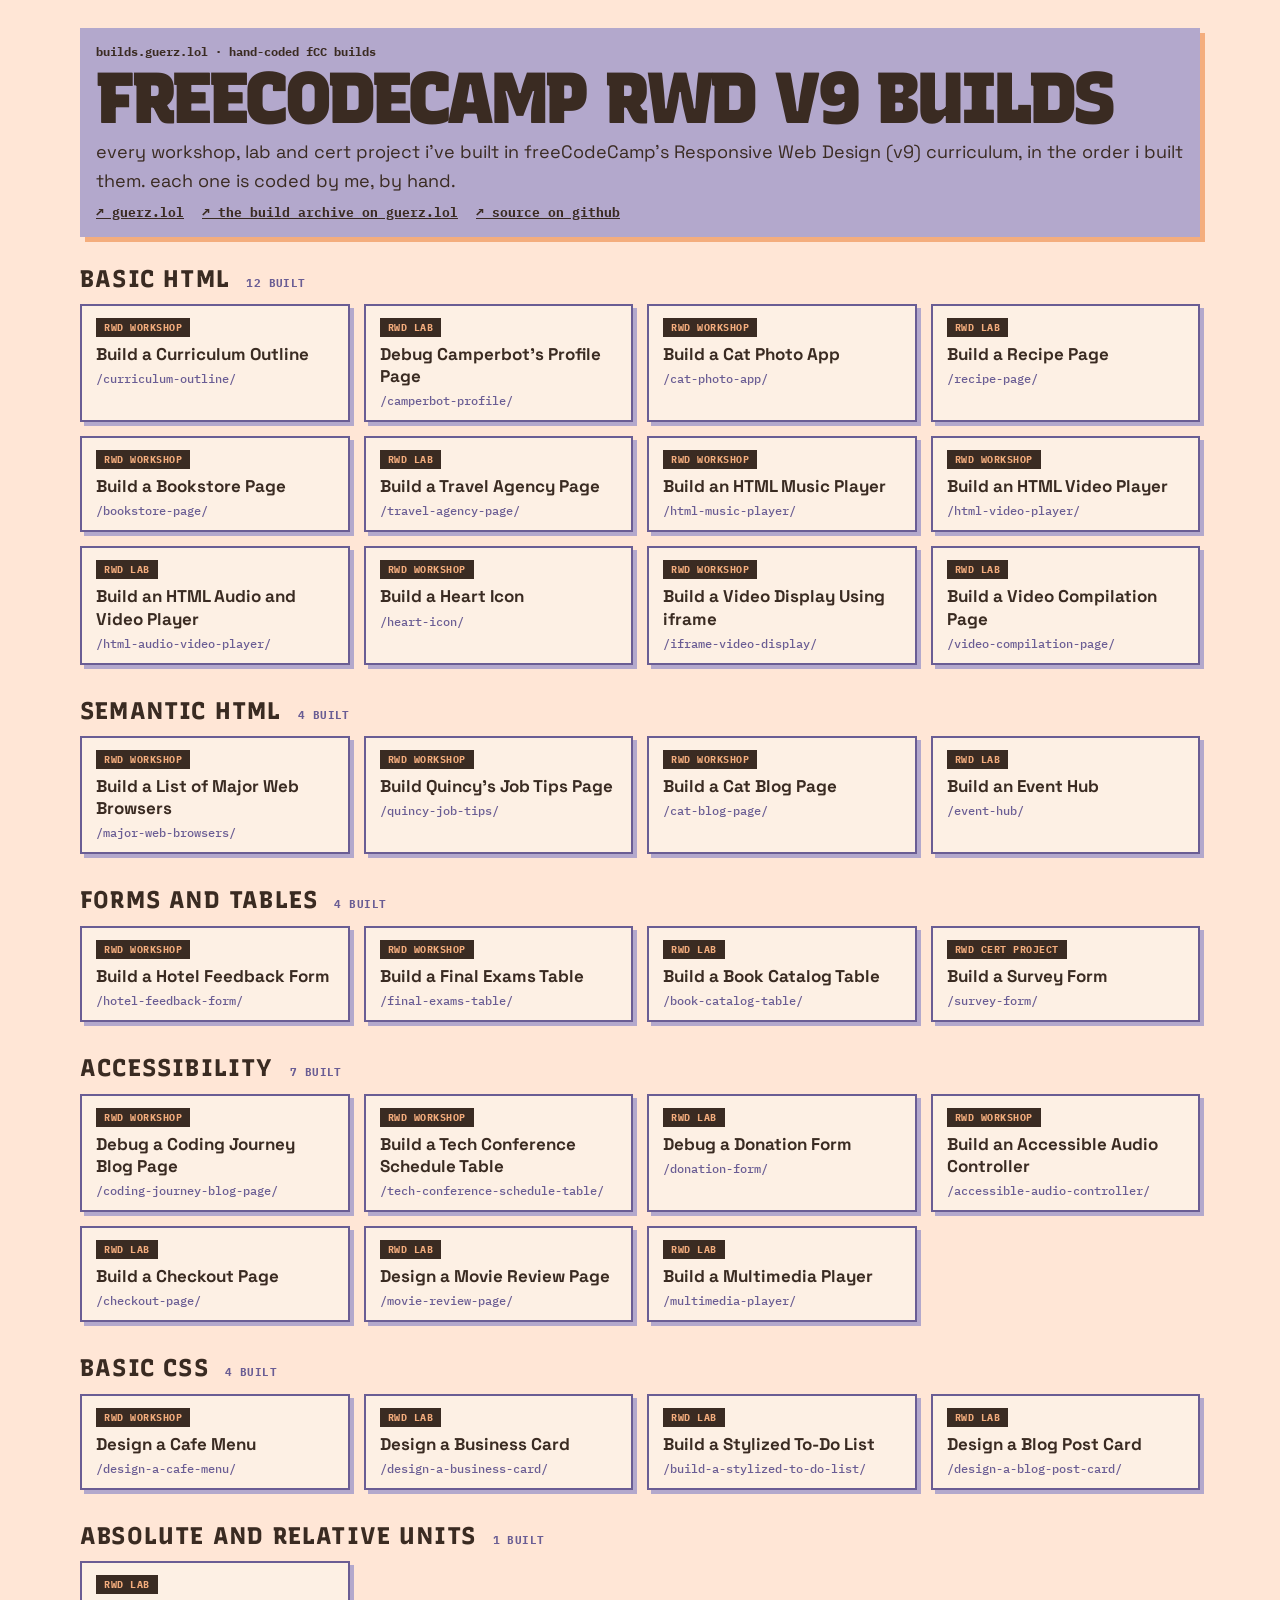
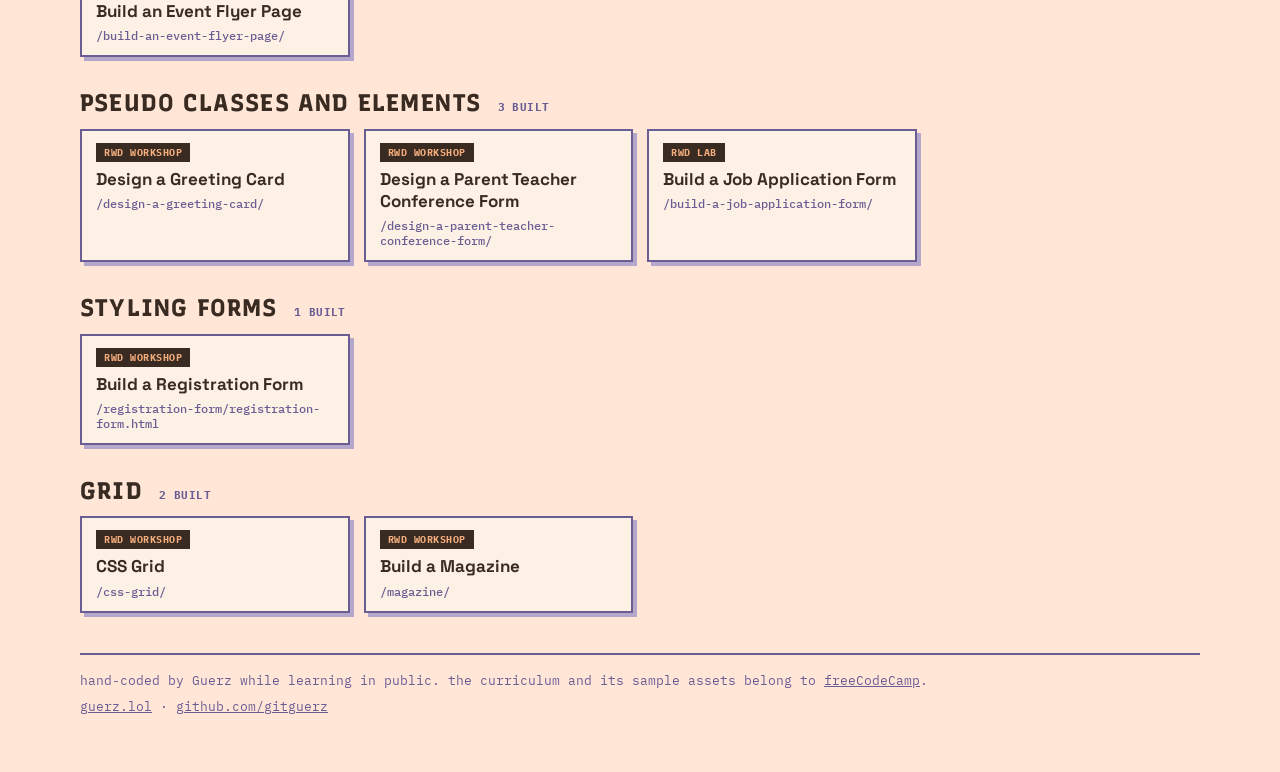
==== index.html @ 0ceef32b "landing page, README, Cloudflare config" ====
<!DOCTYPE html> <!-- tells the browser this is modern HTML5 -->
<html lang="en"> <!-- page language is English (helps screen readers + search engines) -->
<head> <!-- page settings that don't show on screen -->
  <meta charset="utf-8"> <!-- lets curly quotes, em dashes and emoji display correctly -->
  <meta name="viewport" content="width=device-width, initial-scale=1"> <!-- fit the page to phone screens -->
  <title>freeCodeCamp RWD v9 Builds | builds.guerz.lol</title> <!-- browser tab + search result title -->
  <meta name="description" content="Guerz's hand-coded freeCodeCamp Responsive Web Design (v9) builds: workshops, labs and cert projects, in curriculum order."> <!-- search result blurb -->
  <link rel="canonical" href="https://builds.guerz.lol/"> <!-- the one official address of this page -->
  <link rel="preconnect" href="https://fonts.googleapis.com"> <!-- start talking to Google Fonts early -->
  <link rel="preconnect" href="https://fonts.gstatic.com" crossorigin> <!-- same, for the font files themselves -->
  <link rel="stylesheet" href="https://fonts.googleapis.com/css2?family=Recursive:wght@400..1000&amp;family=Space+Grotesk:wght@500;700&amp;family=IBM+Plex+Mono:wght@500;700&amp;display=swap"> <!-- the same three fonts guerz.lol uses -->
  <link rel="stylesheet" href="assets/site.css"> <!-- all styling for this landing page lives here (no inline or internal CSS) -->
</head> <!-- end of page settings -->
<body> <!-- everything visible starts here -->
  <a class="bx-skip" href="#main">skip to the builds</a> <!-- keyboard users can jump past the header -->
  <header class="bx-header"> <!-- the lavender title box at the top -->
    <p class="bx-label">builds.guerz.lol · hand-coded fCC builds</p> <!-- small label above the title -->
    <h1 class="bx-title">freeCodeCamp RWD v9 Builds</h1> <!-- the big page title -->
    <p class="bx-intro">every workshop, lab and cert project i've built in freeCodeCamp's Responsive Web Design (v9) curriculum, in the order i built them. each one is coded by me, by hand.</p> <!-- one-line intro -->
    <p class="bx-links"> <!-- the row of links under the intro -->
      <a href="https://guerz.lol">↗ guerz.lol</a> <!-- back to the main site -->
      <a href="https://guerz.lol/fcc-build-archive.html">↗ the build archive on guerz.lol</a> <!-- the gallery page with thumbnails -->
      <a href="https://github.com/gitguerz/freecodecamp-responsive-web-design-v9">↗ source on github</a> <!-- this repo -->
    </p> <!-- end of link row -->
  </header> <!-- end of title box -->
  <main id="main" class="bx-main"> <!-- the build lists; the skip link lands here -->
    <section class="bx-module" aria-labelledby="mod-basic-html"> <!-- curriculum module: Basic HTML -->
      <h2 class="bx-module-title" id="mod-basic-html">Basic HTML <span class="bx-count">12 built</span></h2> <!-- module name + how many builds it holds -->
      <ul class="bx-grid"> <!-- one card per build -->
        <li><a class="bx-card" href="curriculum-outline/"><span class="bx-type">rwd workshop</span> <span class="bx-name">Build a Curriculum Outline</span> <span class="bx-path">/curriculum-outline/</span></a></li> <!-- Build a Curriculum Outline -->
        <li><a class="bx-card" href="camperbot-profile/"><span class="bx-type">rwd lab</span> <span class="bx-name">Debug Camperbot’s Profile Page</span> <span class="bx-path">/camperbot-profile/</span></a></li> <!-- Debug Camperbot’s Profile Page -->
        <li><a class="bx-card" href="cat-photo-app/"><span class="bx-type">rwd workshop</span> <span class="bx-name">Build a Cat Photo App</span> <span class="bx-path">/cat-photo-app/</span></a></li> <!-- Build a Cat Photo App -->
        <li><a class="bx-card" href="recipe-page/"><span class="bx-type">rwd lab</span> <span class="bx-name">Build a Recipe Page</span> <span class="bx-path">/recipe-page/</span></a></li> <!-- Build a Recipe Page -->
        <li><a class="bx-card" href="bookstore-page/"><span class="bx-type">rwd workshop</span> <span class="bx-name">Build a Bookstore Page</span> <span class="bx-path">/bookstore-page/</span></a></li> <!-- Build a Bookstore Page -->
        <li><a class="bx-card" href="travel-agency-page/"><span class="bx-type">rwd lab</span> <span class="bx-name">Build a Travel Agency Page</span> <span class="bx-path">/travel-agency-page/</span></a></li> <!-- Build a Travel Agency Page -->
        <li><a class="bx-card" href="html-music-player/"><span class="bx-type">rwd workshop</span> <span class="bx-name">Build an HTML Music Player</span> <span class="bx-path">/html-music-player/</span></a></li> <!-- Build an HTML Music Player -->
        <li><a class="bx-card" href="html-video-player/"><span class="bx-type">rwd workshop</span> <span class="bx-name">Build an HTML Video Player</span> <span class="bx-path">/html-video-player/</span></a></li> <!-- Build an HTML Video Player -->
        <li><a class="bx-card" href="html-audio-video-player/"><span class="bx-type">rwd lab</span> <span class="bx-name">Build an HTML Audio and Video Player</span> <span class="bx-path">/html-audio-video-player/</span></a></li> <!-- Build an HTML Audio and Video Player -->
        <li><a class="bx-card" href="heart-icon/"><span class="bx-type">rwd workshop</span> <span class="bx-name">Build a Heart Icon</span> <span class="bx-path">/heart-icon/</span></a></li> <!-- Build a Heart Icon -->
        <li><a class="bx-card" href="iframe-video-display/"><span class="bx-type">rwd workshop</span> <span class="bx-name">Build a Video Display Using iframe</span> <span class="bx-path">/iframe-video-display/</span></a></li> <!-- Build a Video Display Using iframe -->
        <li><a class="bx-card" href="video-compilation-page/"><span class="bx-type">rwd lab</span> <span class="bx-name">Build a Video Compilation Page</span> <span class="bx-path">/video-compilation-page/</span></a></li> <!-- Build a Video Compilation Page -->
      </ul> <!-- end of this module's cards -->
    </section> <!-- end of module -->
    <section class="bx-module" aria-labelledby="mod-semantic-html"> <!-- curriculum module: Semantic HTML -->
      <h2 class="bx-module-title" id="mod-semantic-html">Semantic HTML <span class="bx-count">4 built</span></h2> <!-- module name + how many builds it holds -->
      <ul class="bx-grid"> <!-- one card per build -->
        <li><a class="bx-card" href="major-web-browsers/"><span class="bx-type">rwd workshop</span> <span class="bx-name">Build a List of Major Web Browsers</span> <span class="bx-path">/major-web-browsers/</span></a></li> <!-- Build a List of Major Web Browsers -->
        <li><a class="bx-card" href="quincy-job-tips/"><span class="bx-type">rwd workshop</span> <span class="bx-name">Build Quincy’s Job Tips Page</span> <span class="bx-path">/quincy-job-tips/</span></a></li> <!-- Build Quincy’s Job Tips Page -->
        <li><a class="bx-card" href="cat-blog-page/"><span class="bx-type">rwd workshop</span> <span class="bx-name">Build a Cat Blog Page</span> <span class="bx-path">/cat-blog-page/</span></a></li> <!-- Build a Cat Blog Page -->
        <li><a class="bx-card" href="event-hub/"><span class="bx-type">rwd lab</span> <span class="bx-name">Build an Event Hub</span> <span class="bx-path">/event-hub/</span></a></li> <!-- Build an Event Hub -->
      </ul> <!-- end of this module's cards -->
    </section> <!-- end of module -->
    <section class="bx-module" aria-labelledby="mod-forms-and-tables"> <!-- curriculum module: Forms and Tables -->
      <h2 class="bx-module-title" id="mod-forms-and-tables">Forms and Tables <span class="bx-count">4 built</span></h2> <!-- module name + how many builds it holds -->
      <ul class="bx-grid"> <!-- one card per build -->
        <li><a class="bx-card" href="hotel-feedback-form/"><span class="bx-type">rwd workshop</span> <span class="bx-name">Build a Hotel Feedback Form</span> <span class="bx-path">/hotel-feedback-form/</span></a></li> <!-- Build a Hotel Feedback Form -->
        <li><a class="bx-card" href="final-exams-table/"><span class="bx-type">rwd workshop</span> <span class="bx-name">Build a Final Exams Table</span> <span class="bx-path">/final-exams-table/</span></a></li> <!-- Build a Final Exams Table -->
        <li><a class="bx-card" href="book-catalog-table/"><span class="bx-type">rwd lab</span> <span class="bx-name">Build a Book Catalog Table</span> <span class="bx-path">/book-catalog-table/</span></a></li> <!-- Build a Book Catalog Table -->
        <li><a class="bx-card" href="survey-form/"><span class="bx-type">rwd cert project</span> <span class="bx-name">Build a Survey Form</span> <span class="bx-path">/survey-form/</span></a></li> <!-- Build a Survey Form -->
      </ul> <!-- end of this module's cards -->
    </section> <!-- end of module -->
    <section class="bx-module" aria-labelledby="mod-accessibility"> <!-- curriculum module: Accessibility -->
      <h2 class="bx-module-title" id="mod-accessibility">Accessibility <span class="bx-count">7 built</span></h2> <!-- module name + how many builds it holds -->
      <ul class="bx-grid"> <!-- one card per build -->
        <li><a class="bx-card" href="coding-journey-blog-page/"><span class="bx-type">rwd workshop</span> <span class="bx-name">Debug a Coding Journey Blog Page</span> <span class="bx-path">/coding-journey-blog-page/</span></a></li> <!-- Debug a Coding Journey Blog Page -->
        <li><a class="bx-card" href="tech-conference-schedule-table/"><span class="bx-type">rwd workshop</span> <span class="bx-name">Build a Tech Conference Schedule Table</span> <span class="bx-path">/tech-conference-schedule-table/</span></a></li> <!-- Build a Tech Conference Schedule Table -->
        <li><a class="bx-card" href="donation-form/"><span class="bx-type">rwd lab</span> <span class="bx-name">Debug a Donation Form</span> <span class="bx-path">/donation-form/</span></a></li> <!-- Debug a Donation Form -->
        <li><a class="bx-card" href="accessible-audio-controller/"><span class="bx-type">rwd workshop</span> <span class="bx-name">Build an Accessible Audio Controller</span> <span class="bx-path">/accessible-audio-controller/</span></a></li> <!-- Build an Accessible Audio Controller -->
        <li><a class="bx-card" href="checkout-page/"><span class="bx-type">rwd lab</span> <span class="bx-name">Build a Checkout Page</span> <span class="bx-path">/checkout-page/</span></a></li> <!-- Build a Checkout Page -->
        <li><a class="bx-card" href="movie-review-page/"><span class="bx-type">rwd lab</span> <span class="bx-name">Design a Movie Review Page</span> <span class="bx-path">/movie-review-page/</span></a></li> <!-- Design a Movie Review Page -->
        <li><a class="bx-card" href="multimedia-player/"><span class="bx-type">rwd lab</span> <span class="bx-name">Build a Multimedia Player</span> <span class="bx-path">/multimedia-player/</span></a></li> <!-- Build a Multimedia Player -->
      </ul> <!-- end of this module's cards -->
    </section> <!-- end of module -->
    <section class="bx-module" aria-labelledby="mod-basic-css"> <!-- curriculum module: Basic CSS -->
      <h2 class="bx-module-title" id="mod-basic-css">Basic CSS <span class="bx-count">4 built</span></h2> <!-- module name + how many builds it holds -->
      <ul class="bx-grid"> <!-- one card per build -->
        <li><a class="bx-card" href="design-a-cafe-menu/"><span class="bx-type">rwd workshop</span> <span class="bx-name">Design a Cafe Menu</span> <span class="bx-path">/design-a-cafe-menu/</span></a></li> <!-- Design a Cafe Menu -->
        <li><a class="bx-card" href="design-a-business-card/"><span class="bx-type">rwd lab</span> <span class="bx-name">Design a Business Card</span> <span class="bx-path">/design-a-business-card/</span></a></li> <!-- Design a Business Card -->
        <li><a class="bx-card" href="build-a-stylized-to-do-list/"><span class="bx-type">rwd lab</span> <span class="bx-name">Build a Stylized To-Do List</span> <span class="bx-path">/build-a-stylized-to-do-list/</span></a></li> <!-- Build a Stylized To-Do List -->
        <li><a class="bx-card" href="design-a-blog-post-card/"><span class="bx-type">rwd lab</span> <span class="bx-name">Design a Blog Post Card</span> <span class="bx-path">/design-a-blog-post-card/</span></a></li> <!-- Design a Blog Post Card -->
      </ul> <!-- end of this module's cards -->
    </section> <!-- end of module -->
    <section class="bx-module" aria-labelledby="mod-absolute-and-relative-units"> <!-- curriculum module: Absolute and Relative Units -->
      <h2 class="bx-module-title" id="mod-absolute-and-relative-units">Absolute and Relative Units <span class="bx-count">1 built</span></h2> <!-- module name + how many builds it holds -->
      <ul class="bx-grid"> <!-- one card per build -->
        <li><a class="bx-card" href="build-an-event-flyer-page/"><span class="bx-type">rwd lab</span> <span class="bx-name">Build an Event Flyer Page</span> <span class="bx-path">/build-an-event-flyer-page/</span></a></li> <!-- Build an Event Flyer Page -->
      </ul> <!-- end of this module's cards -->
    </section> <!-- end of module -->
    <section class="bx-module" aria-labelledby="mod-pseudo-classes-and-elements"> <!-- curriculum module: Pseudo Classes and Elements -->
      <h2 class="bx-module-title" id="mod-pseudo-classes-and-elements">Pseudo Classes and Elements <span class="bx-count">3 built</span></h2> <!-- module name + how many builds it holds -->
      <ul class="bx-grid"> <!-- one card per build -->
        <li><a class="bx-card" href="design-a-greeting-card/"><span class="bx-type">rwd workshop</span> <span class="bx-name">Design a Greeting Card</span> <span class="bx-path">/design-a-greeting-card/</span></a></li> <!-- Design a Greeting Card -->
        <li><a class="bx-card" href="design-a-parent-teacher-conference-form/"><span class="bx-type">rwd workshop</span> <span class="bx-name">Design a Parent Teacher Conference Form</span> <span class="bx-path">/design-a-parent-teacher-conference-form/</span></a></li> <!-- Design a Parent Teacher Conference Form -->
        <li><a class="bx-card" href="build-a-job-application-form/"><span class="bx-type">rwd lab</span> <span class="bx-name">Build a Job Application Form</span> <span class="bx-path">/build-a-job-application-form/</span></a></li> <!-- Build a Job Application Form -->
      </ul> <!-- end of this module's cards -->
    </section> <!-- end of module -->
    <section class="bx-module" aria-labelledby="mod-styling-forms"> <!-- curriculum module: Styling Forms -->
      <h2 class="bx-module-title" id="mod-styling-forms">Styling Forms <span class="bx-count">1 built</span></h2> <!-- module name + how many builds it holds -->
      <ul class="bx-grid"> <!-- one card per build -->
        <li><a class="bx-card" href="registration-form/registration-form.html"><span class="bx-type">rwd workshop</span> <span class="bx-name">Build a Registration Form</span> <span class="bx-path">/registration-form/registration-form.html</span></a></li> <!-- Build a Registration Form -->
      </ul> <!-- end of this module's cards -->
    </section> <!-- end of module -->
    <section class="bx-module" aria-labelledby="mod-grid"> <!-- curriculum module: Grid -->
      <h2 class="bx-module-title" id="mod-grid">Grid <span class="bx-count">2 built</span></h2> <!-- module name + how many builds it holds -->
      <ul class="bx-grid"> <!-- one card per build -->
        <li><a class="bx-card" href="css-grid/"><span class="bx-type">rwd workshop</span> <span class="bx-name">CSS Grid</span> <span class="bx-path">/css-grid/</span></a></li> <!-- CSS Grid -->
        <li><a class="bx-card" href="magazine/"><span class="bx-type">rwd workshop</span> <span class="bx-name">Build a Magazine</span> <span class="bx-path">/magazine/</span></a></li> <!-- Build a Magazine -->
      </ul> <!-- end of this module's cards -->
    </section> <!-- end of module -->
  </main> <!-- end of build lists -->
  <footer class="bx-footer"> <!-- bottom of the page -->
    <p>hand-coded by Guerz while learning in public. the curriculum and its sample assets belong to <a href="https://www.freecodecamp.org">freeCodeCamp</a>.</p> <!-- credit line -->
    <p><a href="https://guerz.lol">guerz.lol</a> · <a href="https://github.com/gitguerz">github.com/gitguerz</a></p> <!-- home + profile links -->
  </footer> <!-- end of footer -->
</body> <!-- end of visible page -->
</html> <!-- end of document -->
---- assets/site.css ----
/* builds.guerz.lol — landing page styles (index.html only; the builds keep their own styles.css) */
/* palette + fonts match guerz.lol: peach #F4AD7D, lavender #b3a8cc, ink #3a2b22 */

:root {                                              /* day-mode color tokens */
  --peach: #F4AD7D;                                  /* brand peach */
  --lavender: #b3a8cc;                               /* brand lavender */
  --ink: #3a2b22;                                    /* constant dark brown for text on light surfaces */
  --bg: oklch(0.94 0.035 55);                        /* warm cream page background */
  --card: #fdf0e4;                                   /* build card surface */
  --text: #3a2b22;                                   /* main text color */
  --muted: #6a5d94;                                  /* muted purple for labels (5.2:1 contrast) */
  --shadow: #3a2b22;                                 /* hard drop-shadow color */
}
@media (prefers-color-scheme: dark) {                /* follow the visitor's system dark mode */
  :root {                                            /* night-mode overrides */
    --bg: #17131f;                                   /* deep purple-black page */
    --card: #241f30;                                 /* dark card surface */
    --text: #eee6f5;                                 /* light text */
    --muted: #b3a8cc;                                /* lavender labels */
    --shadow: #000000;                               /* black shadows */
  }
}

* { box-sizing: border-box; }                        /* padding + border count inside an element's width */
html, body { margin: 0; padding: 0; }                /* remove the browser's default page gap */
body {                                               /* the whole page */
  background: var(--bg);                             /* cream by day, purple-black by night */
  color: var(--text);                                /* default text color */
  font: 16px/1.6 'Space Grotesk', sans-serif;        /* body font, same as guerz.lol */
  max-width: 1160px;                                 /* keep lines readable on wide screens */
  margin: 0 auto;                                    /* center the page column */
  padding: 28px 20px 48px;                           /* breathing room around everything */
}
a { color: inherit; }                                /* links take the surrounding text color */
a:focus-visible { outline: 3px solid var(--peach); outline-offset: 2px; } /* clear keyboard focus ring */

.bx-skip {                                           /* "skip to the builds" link */
  position: absolute;                                /* lift it out of the layout */
  left: -9999px;                                     /* parked off-screen until focused */
}
.bx-skip:focus {                                     /* when a keyboard user tabs to it */
  left: 16px; top: 16px;                             /* bring it on-screen, top-left */
  background: var(--ink); color: var(--peach);       /* dark chip, peach text */
  padding: 6px 12px;                                 /* tappable size */
}

.bx-header {                                         /* lavender title box (same look as guerz.lol's title card) */
  background: var(--lavender);                       /* lavender surface */
  color: var(--ink);                                 /* ink text, readable in both modes */
  box-shadow: 5px 5px 0 var(--peach);                /* hard peach drop shadow */
  padding: 16px;                                     /* inner spacing */
  margin-bottom: 28px;                               /* gap before the first module */
}
.bx-label {                                          /* small label above the title */
  margin: 0;                                         /* no extra space */
  font: 700 12px 'IBM Plex Mono', monospace;         /* tiny mono label */
}
.bx-title {                                          /* big page title */
  margin: .08em 0;                                   /* tight spacing, like guerz.lol */
  font: 900 clamp(34px, 7.6vw, 72px)/.92 'Recursive', sans-serif; /* heavy display font, scales with screen */
  text-transform: uppercase;                         /* all caps */
  letter-spacing: -.04em;                            /* tighter caps */
}
.bx-intro { margin: .4em 0; font-size: 18px; }       /* intro paragraph, slightly larger */
.bx-links {                                          /* row of outbound links */
  display: flex; flex-wrap: wrap;                    /* side by side, wrapping on phones */
  gap: 6px 18px;                                     /* space between links */
  margin: .6em 0 0;                                  /* small gap above */
  font: 700 13px 'IBM Plex Mono', monospace;         /* mono link labels */
}

.bx-module { margin: 0 0 32px; }                     /* one curriculum module, with space below */
.bx-module-title {                                   /* module heading, e.g. "Basic HTML" */
  margin: 0 0 12px;                                  /* gap above the cards */
  font: 800 clamp(18px, 3vw, 24px)/1.15 'Recursive', sans-serif; /* bold display font */
  text-transform: uppercase;                         /* all caps */
  letter-spacing: .05em;                             /* airy caps */
}
.bx-count {                                          /* "13 built" next to the module name */
  font: 700 11px 'IBM Plex Mono', monospace;         /* small mono */
  color: var(--muted);                               /* muted purple */
  letter-spacing: .04em;                             /* slight spacing */
  margin-left: 8px;                                  /* gap from the module name */
}
.bx-grid {                                           /* card grid for one module */
  list-style: none;                                  /* no bullets */
  margin: 0; padding: 0;                             /* no default list indent */
  display: grid;                                     /* grid layout */
  grid-template-columns: repeat(auto-fill, minmax(min(100%, 260px), 1fr)); /* as many 260px+ columns as fit; one column on tiny phones */
  gap: 14px;                                         /* space between cards */
}
.bx-card {                                           /* one build card (the whole card is the link) */
  display: flex; flex-direction: column;             /* stack type, name, path */
  gap: 6px;                                          /* space between those lines */
  height: 100%;                                      /* equal-height cards in a row */
  padding: 12px 14px;                                /* inner spacing */
  background: var(--card);                           /* cream / dark card */
  border: 2px solid var(--muted);                    /* purple border */
  box-shadow: 4px 4px 0 var(--lavender);             /* lavender drop shadow */
  text-decoration: none;                             /* no underline on the whole card */
}
.bx-card:hover { box-shadow: 4px 4px 0 var(--peach); } /* shadow turns peach on hover */
.bx-type {                                           /* "rwd workshop" / "rwd lab" badge */
  align-self: flex-start;                            /* badge hugs its text */
  background: var(--ink); color: var(--peach);       /* dark chip, peach text */
  font: 700 10px 'IBM Plex Mono', monospace;         /* tiny mono */
  text-transform: uppercase;                         /* all caps */
  letter-spacing: .05em;                             /* airy caps */
  padding: 3px 8px;                                  /* chip padding */
}
.bx-name { font-weight: 700; font-size: 17px; line-height: 1.3; } /* build name */
.bx-card:hover .bx-name { text-decoration: underline; } /* underline the name on hover (not color alone) */
.bx-path {                                           /* the folder path under the name */
  font: 500 12px 'IBM Plex Mono', monospace;         /* small mono */
  color: var(--muted);                               /* muted purple */
  overflow-wrap: anywhere;                           /* long paths wrap instead of overflowing */
}

.bx-footer {                                         /* page footer */
  margin-top: 40px;                                  /* gap above */
  padding-top: 16px;                                 /* space below the divider */
  border-top: 2px solid var(--muted);                /* purple divider line */
  font: 13px/1.6 'IBM Plex Mono', monospace;         /* small mono text */
  color: var(--muted);                               /* muted purple */
}
.bx-footer p { margin: 0 0 6px; }                    /* tight paragraph spacing */
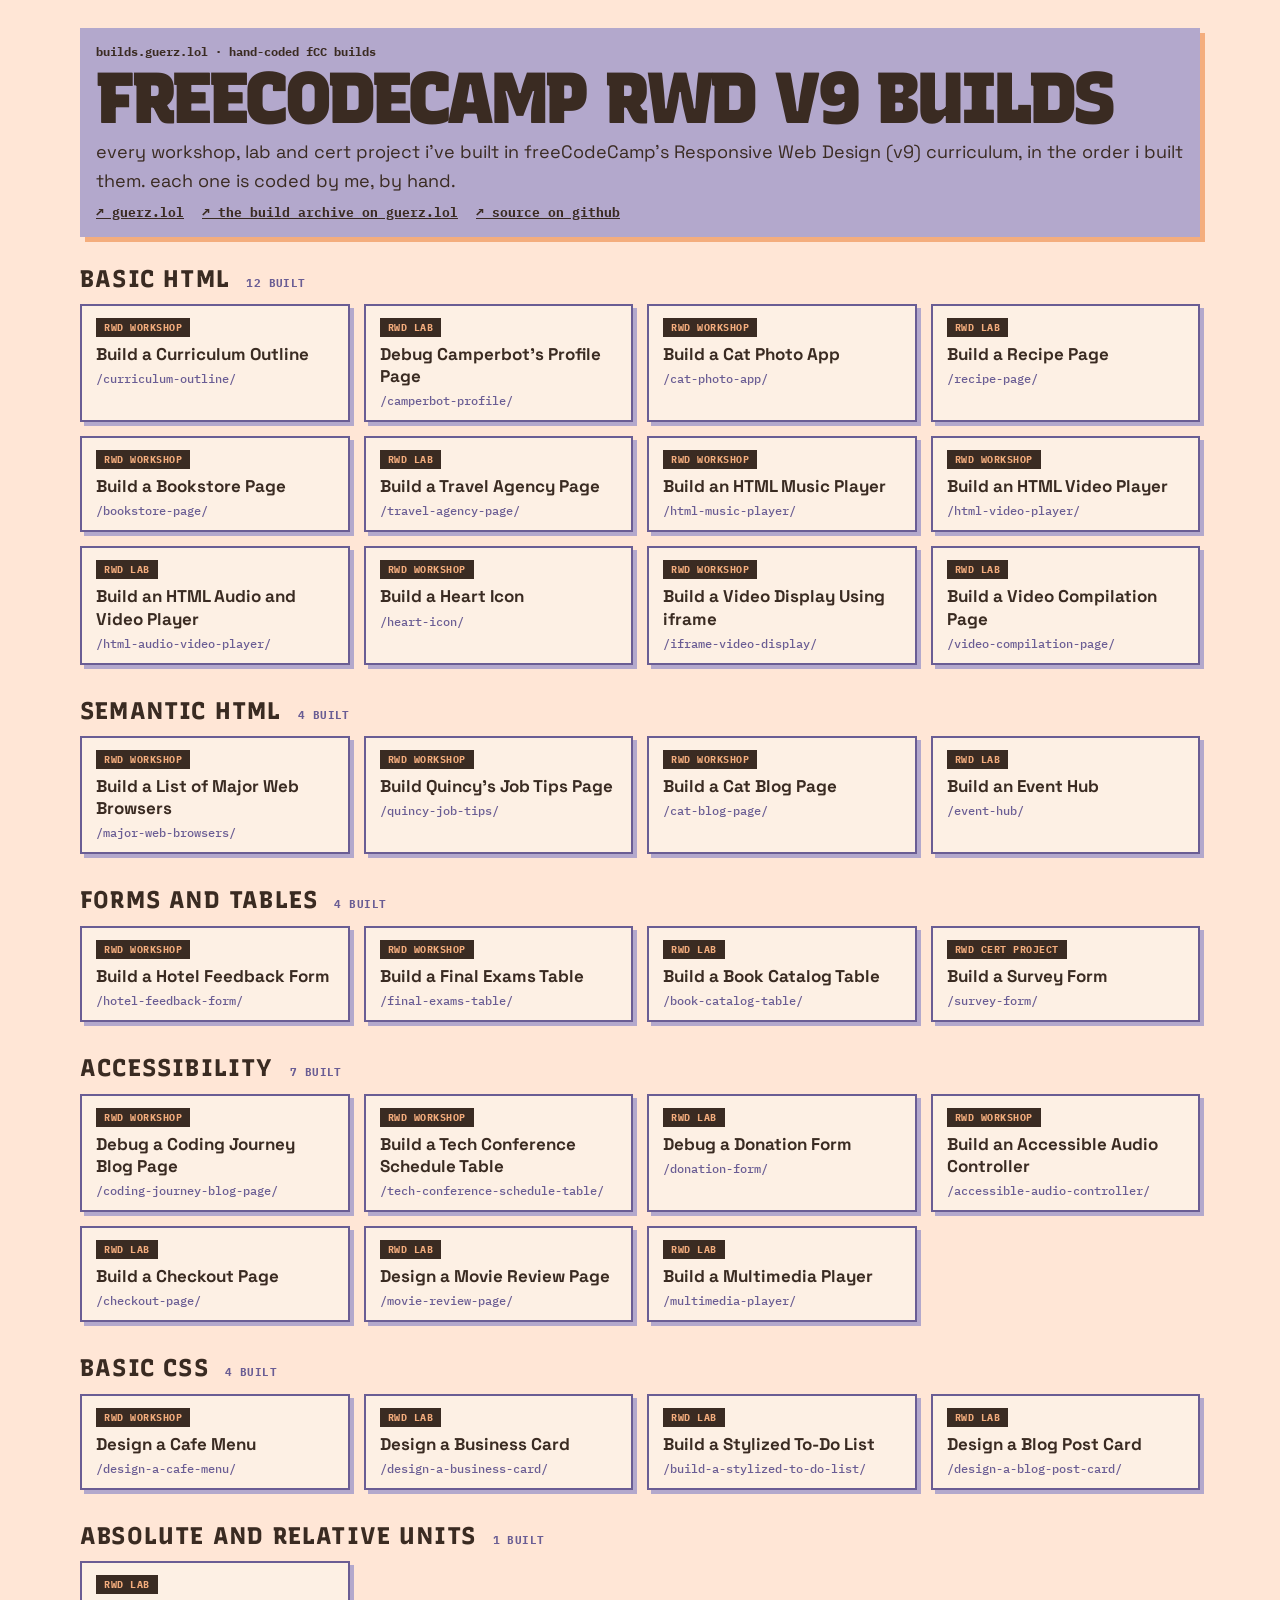
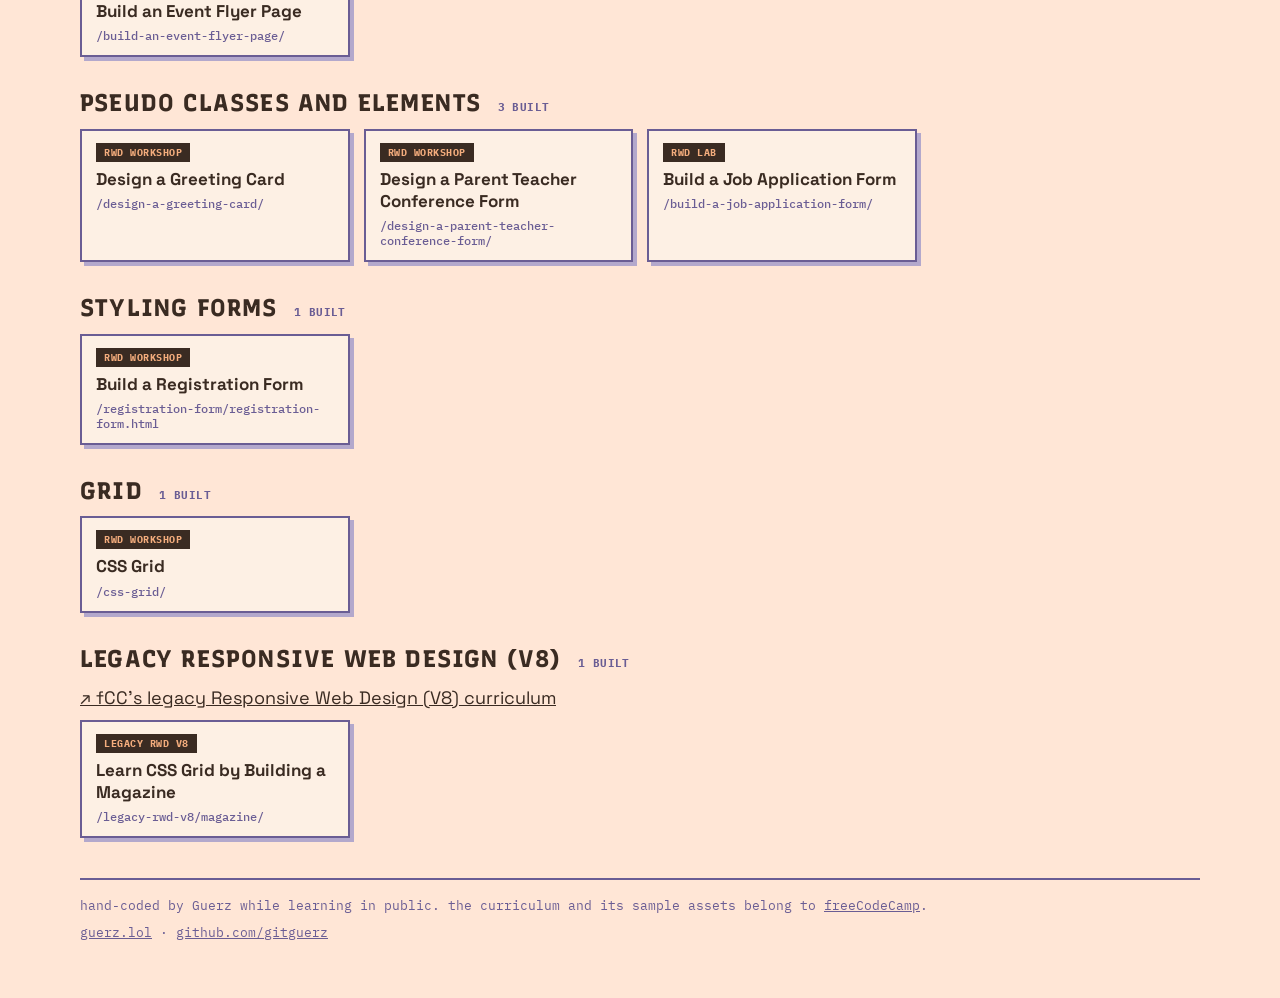
==== commit 02cdb43c: "Move Magazine to legacy-rwd-v8, add WIP notice to README" ====
--- a/index.html
+++ b/index.html
@@ -101,12 +101,18 @@
       </ul> <!-- end of this module's cards -->
     </section> <!-- end of module -->
     <section class="bx-module" aria-labelledby="mod-grid"> <!-- curriculum module: Grid -->
-      <h2 class="bx-module-title" id="mod-grid">Grid <span class="bx-count">2 built</span></h2> <!-- module name + how many builds it holds -->
+      <h2 class="bx-module-title" id="mod-grid">Grid <span class="bx-count">1 built</span></h2> <!-- module name + how many builds it holds -->
       <ul class="bx-grid"> <!-- one card per build -->
         <li><a class="bx-card" href="css-grid/"><span class="bx-type">rwd workshop</span> <span class="bx-name">CSS Grid</span> <span class="bx-path">/css-grid/</span></a></li> <!-- CSS Grid -->
-        <li><a class="bx-card" href="magazine/"><span class="bx-type">rwd workshop</span> <span class="bx-name">Build a Magazine</span> <span class="bx-path">/magazine/</span></a></li> <!-- Build a Magazine -->
       </ul> <!-- end of this module's cards -->
     </section> <!-- end of module -->
+    <section class="bx-module" aria-labelledby="mod-legacy-rwd-v8"> <!-- bonus section: a build from the older V8 curriculum -->
+      <h2 class="bx-module-title" id="mod-legacy-rwd-v8">Legacy Responsive Web Design (V8) <span class="bx-count">1 built</span></h2> <!-- section name + how many builds it holds -->
+      <p class="bx-intro"><a href="https://www.freecodecamp.org/learn/2022/responsive-web-design/">↗ fCC's legacy Responsive Web Design (V8) curriculum</a></p> <!-- link to the older curriculum this build comes from -->
+      <ul class="bx-grid"> <!-- one card per build -->
+        <li><a class="bx-card" href="legacy-rwd-v8/magazine/"><span class="bx-type">legacy rwd v8</span> <span class="bx-name">Learn CSS Grid by Building a Magazine</span> <span class="bx-path">/legacy-rwd-v8/magazine/</span></a></li> <!-- Learn CSS Grid by Building a Magazine -->
+      </ul> <!-- end of this section's cards -->
+    </section> <!-- end of legacy section -->
   </main> <!-- end of build lists -->
   <footer class="bx-footer"> <!-- bottom of the page -->
     <p>hand-coded by Guerz while learning in public. the curriculum and its sample assets belong to <a href="https://www.freecodecamp.org">freeCodeCamp</a>.</p> <!-- credit line -->
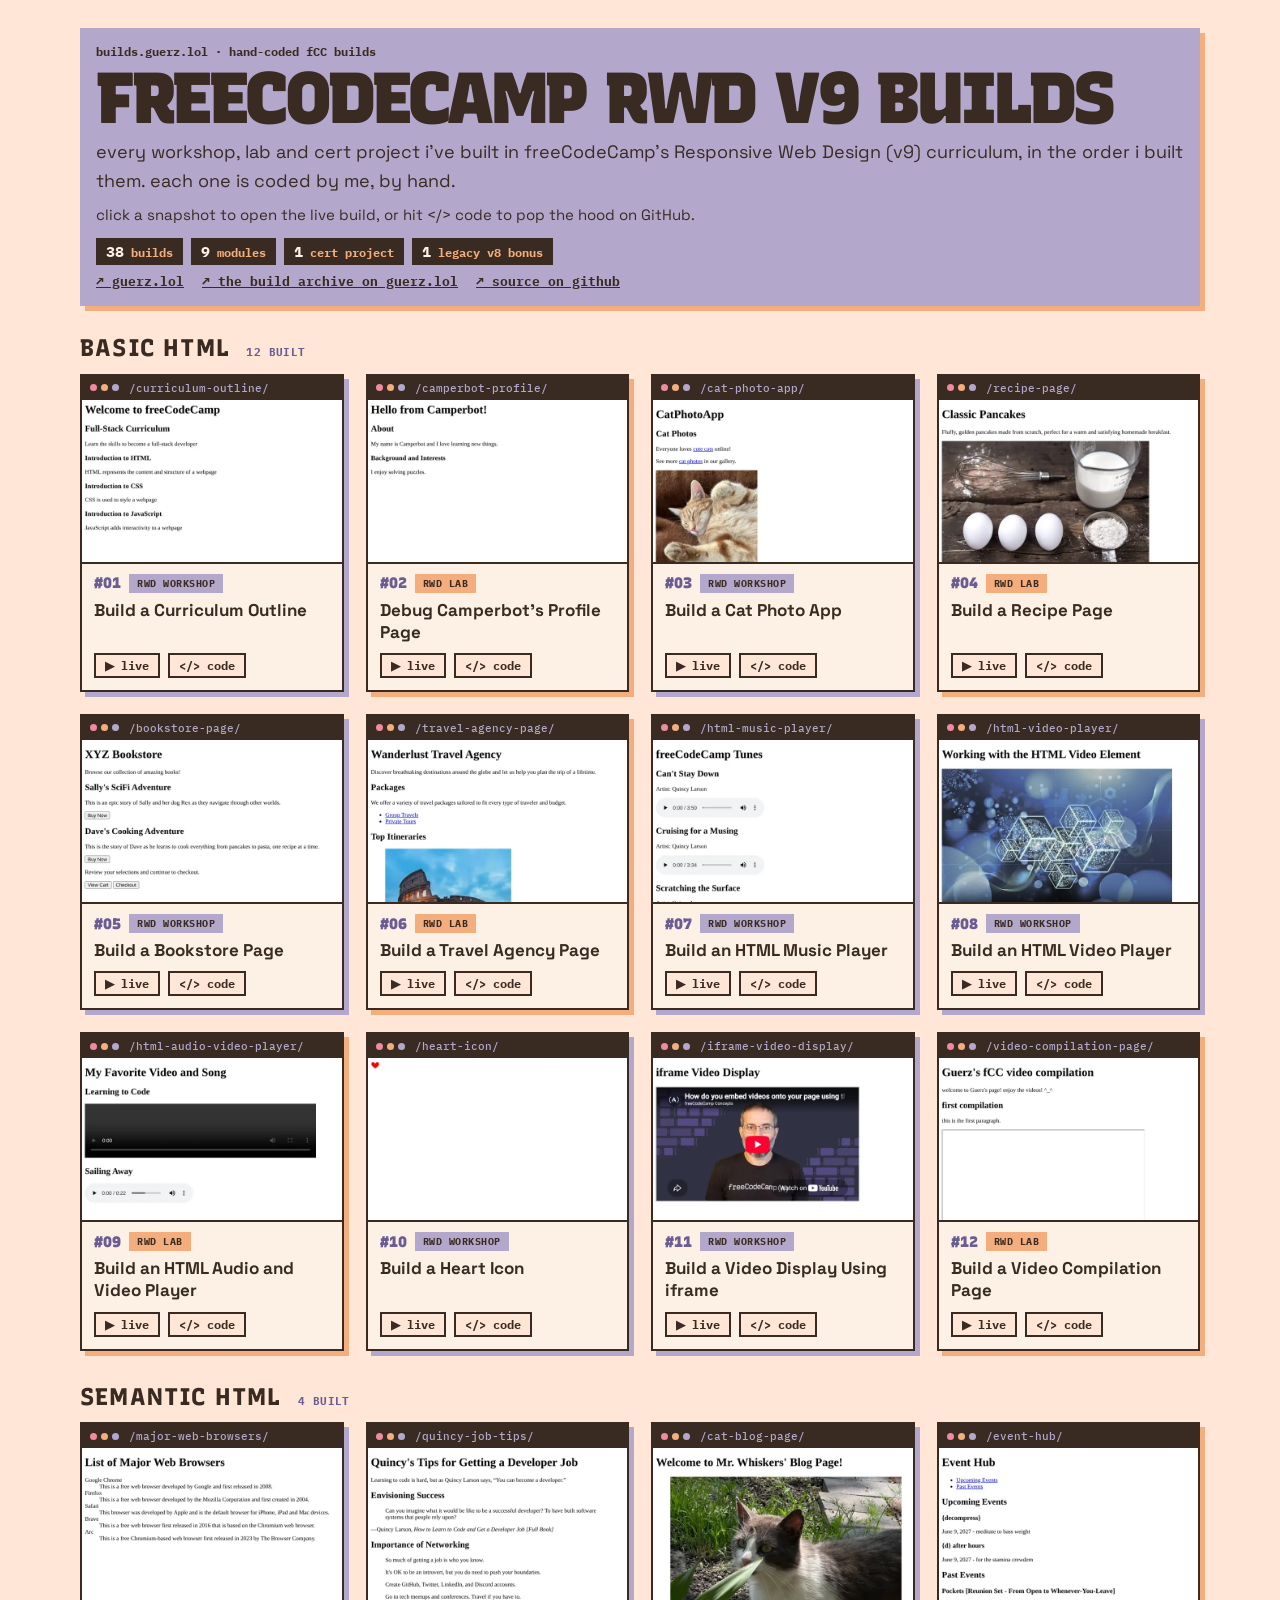
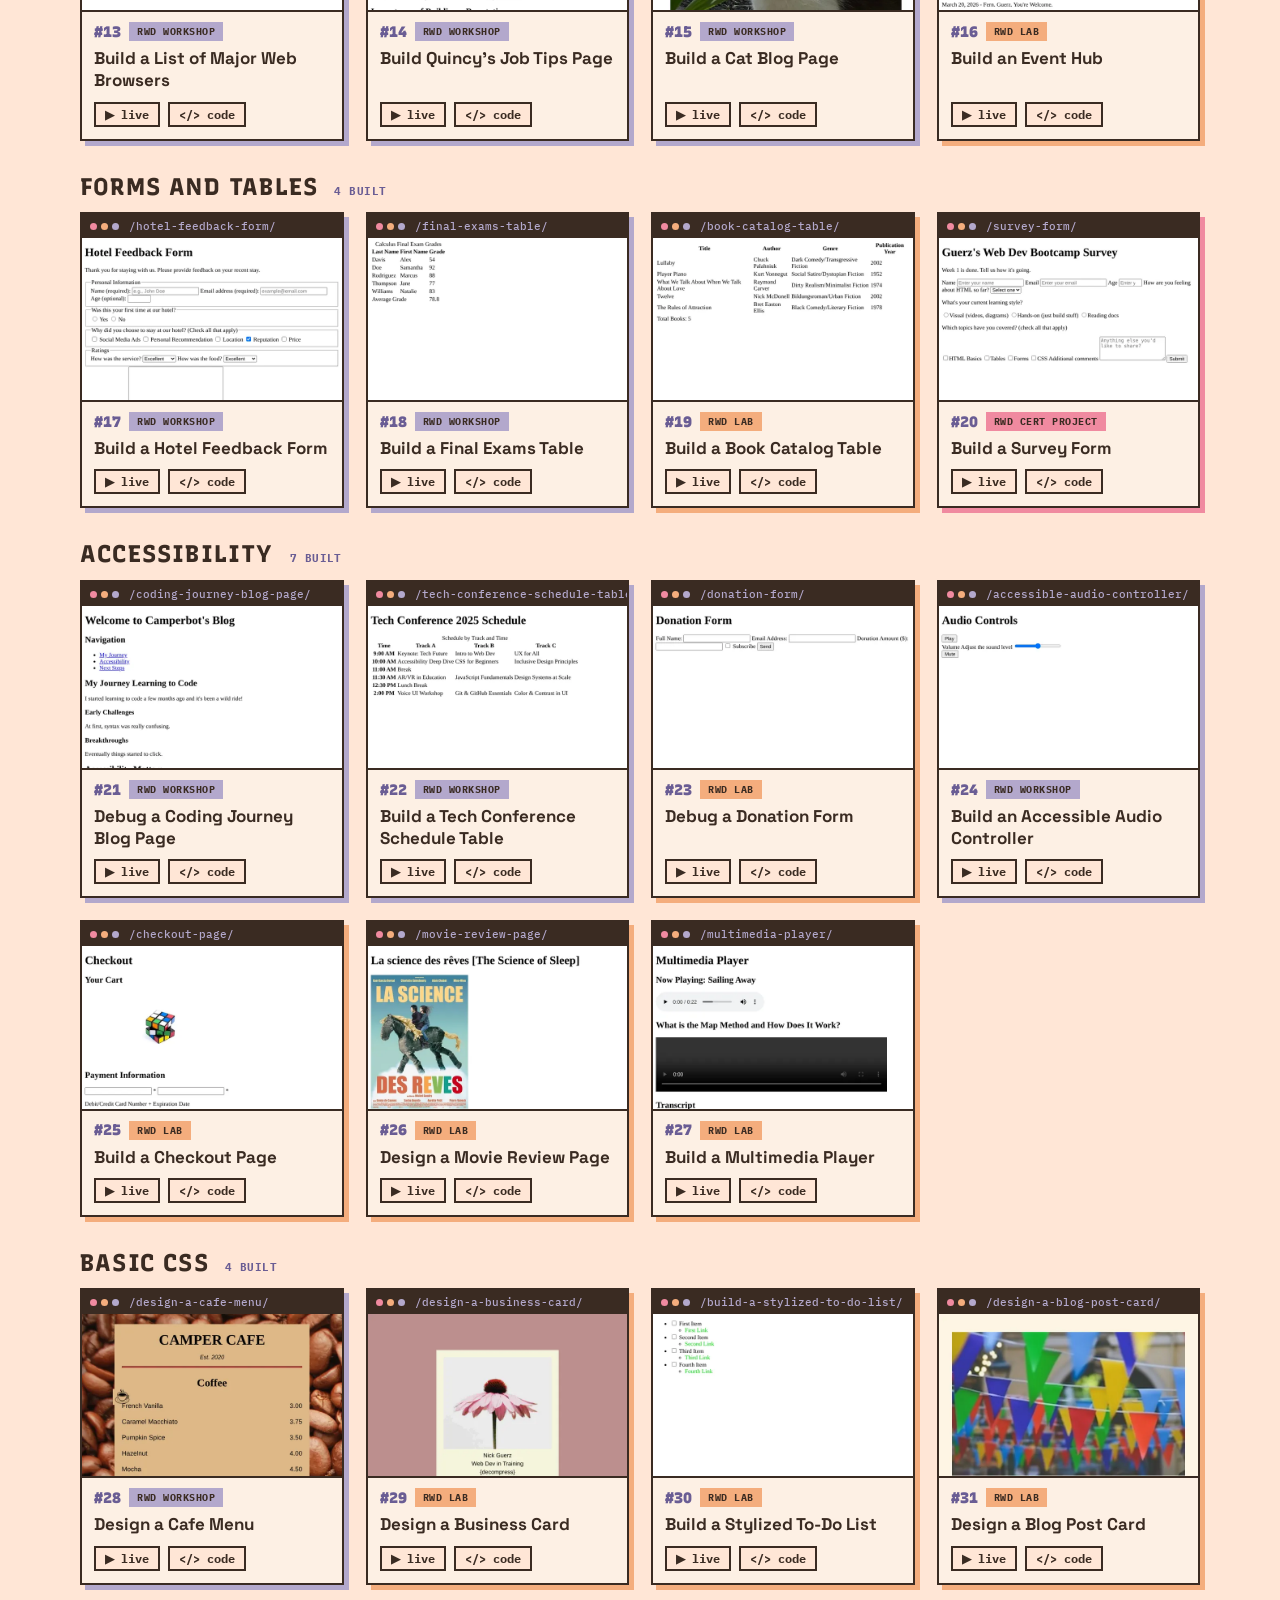
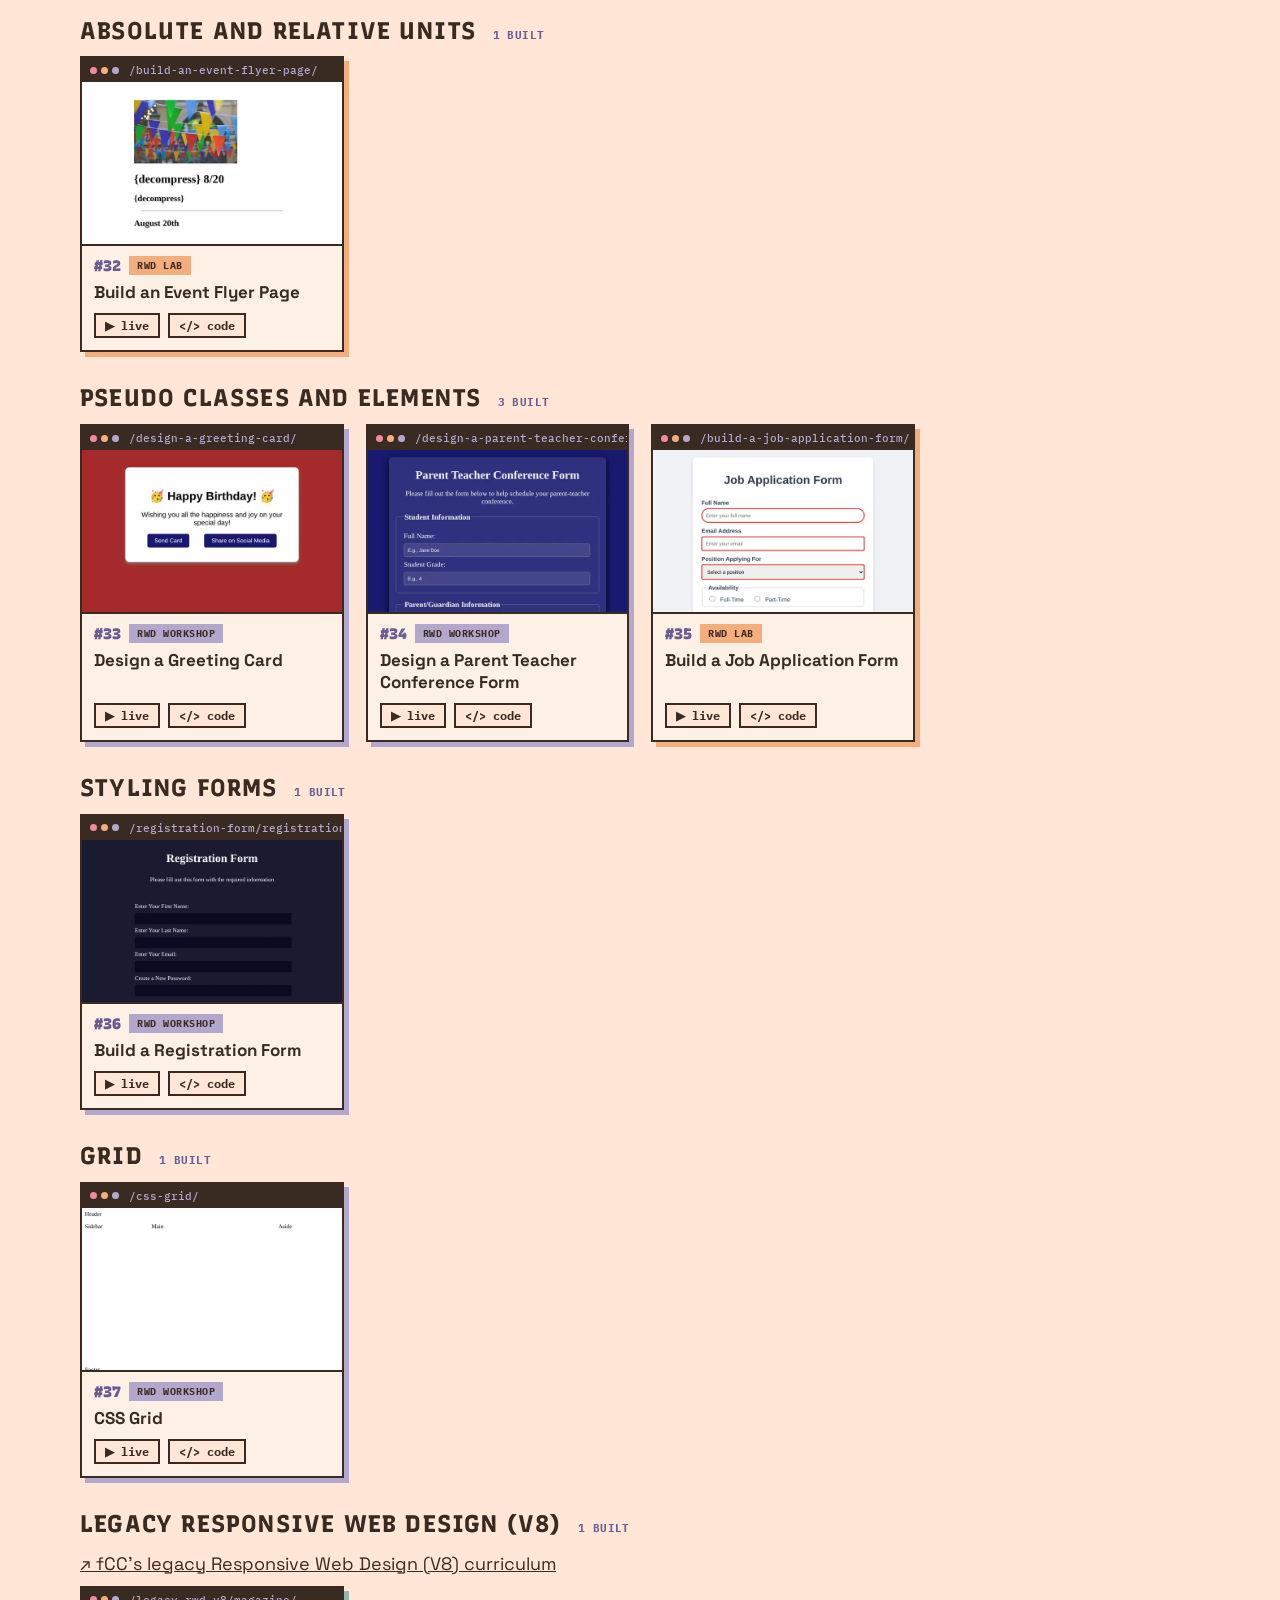
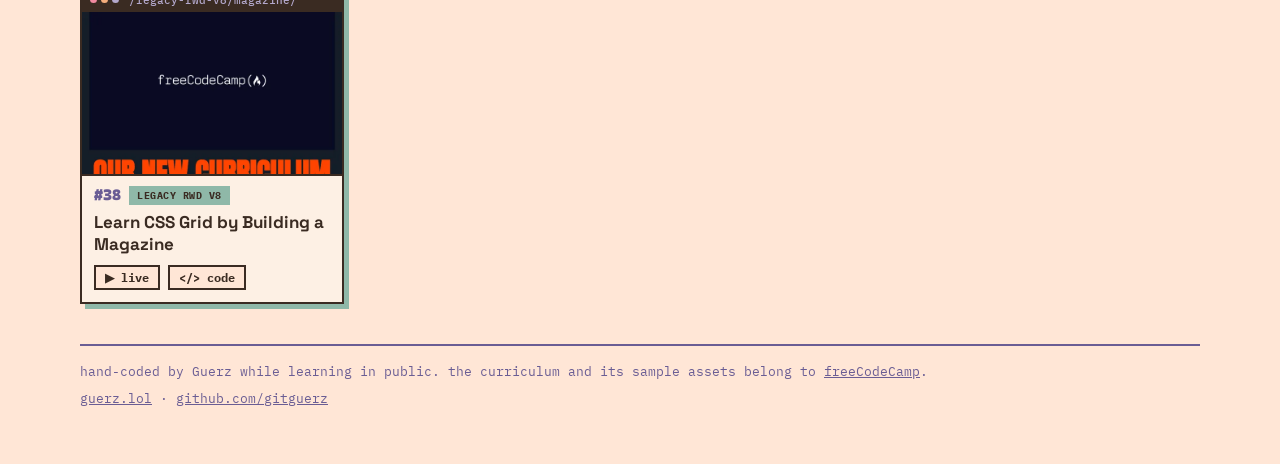
==== commit a7ae8e86: "Landing page: snapshot cards with live + code links, type colors, stat chips" ====
--- a/index.html
+++ b/index.html
@@ -17,9 +17,16 @@
     <p class="bx-label">builds.guerz.lol · hand-coded fCC builds</p> <!-- small label above the title -->
     <h1 class="bx-title">freeCodeCamp RWD v9 Builds</h1> <!-- the big page title -->
     <p class="bx-intro">every workshop, lab and cert project i've built in freeCodeCamp's Responsive Web Design (v9) curriculum, in the order i built them. each one is coded by me, by hand.</p> <!-- one-line intro -->
+    <p class="bx-hint">click a snapshot to open the live build, or hit &lt;/&gt; code to pop the hood on GitHub.</p> <!-- how to use the cards -->
+    <ul class="bx-stats"> <!-- quick numbers, shown as chips -->
+      <li><b>38</b> builds</li> <!-- 37 v9 builds + 1 legacy v8 -->
+      <li><b>9</b> modules</li> <!-- v9 modules with at least one build so far -->
+      <li><b>1</b> cert project</li> <!-- Build a Survey Form -->
+      <li><b>1</b> legacy v8 bonus</li> <!-- the Magazine -->
+    </ul> <!-- end of stat chips -->
     <p class="bx-links"> <!-- the row of links under the intro -->
       <a href="https://guerz.lol">↗ guerz.lol</a> <!-- back to the main site -->
-      <a href="https://guerz.lol/fcc-build-archive.html">↗ the build archive on guerz.lol</a> <!-- the gallery page with thumbnails -->
+      <a href="https://guerz.lol/fcc-build-archive.html">↗ the build archive on guerz.lol</a> <!-- the code-reading page: every build's source in tabs -->
       <a href="https://github.com/gitguerz/freecodecamp-responsive-web-design-v9">↗ source on github</a> <!-- this repo -->
     </p> <!-- end of link row -->
   </header> <!-- end of title box -->
@@ -27,90 +34,470 @@
     <section class="bx-module" aria-labelledby="mod-basic-html"> <!-- curriculum module: Basic HTML -->
       <h2 class="bx-module-title" id="mod-basic-html">Basic HTML <span class="bx-count">12 built</span></h2> <!-- module name + how many builds it holds -->
       <ul class="bx-grid"> <!-- one card per build -->
-        <li><a class="bx-card" href="curriculum-outline/"><span class="bx-type">rwd workshop</span> <span class="bx-name">Build a Curriculum Outline</span> <span class="bx-path">/curriculum-outline/</span></a></li> <!-- Build a Curriculum Outline -->
-        <li><a class="bx-card" href="camperbot-profile/"><span class="bx-type">rwd lab</span> <span class="bx-name">Debug Camperbot’s Profile Page</span> <span class="bx-path">/camperbot-profile/</span></a></li> <!-- Debug Camperbot’s Profile Page -->
-        <li><a class="bx-card" href="cat-photo-app/"><span class="bx-type">rwd workshop</span> <span class="bx-name">Build a Cat Photo App</span> <span class="bx-path">/cat-photo-app/</span></a></li> <!-- Build a Cat Photo App -->
-        <li><a class="bx-card" href="recipe-page/"><span class="bx-type">rwd lab</span> <span class="bx-name">Build a Recipe Page</span> <span class="bx-path">/recipe-page/</span></a></li> <!-- Build a Recipe Page -->
-        <li><a class="bx-card" href="bookstore-page/"><span class="bx-type">rwd workshop</span> <span class="bx-name">Build a Bookstore Page</span> <span class="bx-path">/bookstore-page/</span></a></li> <!-- Build a Bookstore Page -->
-        <li><a class="bx-card" href="travel-agency-page/"><span class="bx-type">rwd lab</span> <span class="bx-name">Build a Travel Agency Page</span> <span class="bx-path">/travel-agency-page/</span></a></li> <!-- Build a Travel Agency Page -->
-        <li><a class="bx-card" href="html-music-player/"><span class="bx-type">rwd workshop</span> <span class="bx-name">Build an HTML Music Player</span> <span class="bx-path">/html-music-player/</span></a></li> <!-- Build an HTML Music Player -->
-        <li><a class="bx-card" href="html-video-player/"><span class="bx-type">rwd workshop</span> <span class="bx-name">Build an HTML Video Player</span> <span class="bx-path">/html-video-player/</span></a></li> <!-- Build an HTML Video Player -->
-        <li><a class="bx-card" href="html-audio-video-player/"><span class="bx-type">rwd lab</span> <span class="bx-name">Build an HTML Audio and Video Player</span> <span class="bx-path">/html-audio-video-player/</span></a></li> <!-- Build an HTML Audio and Video Player -->
-        <li><a class="bx-card" href="heart-icon/"><span class="bx-type">rwd workshop</span> <span class="bx-name">Build a Heart Icon</span> <span class="bx-path">/heart-icon/</span></a></li> <!-- Build a Heart Icon -->
-        <li><a class="bx-card" href="iframe-video-display/"><span class="bx-type">rwd workshop</span> <span class="bx-name">Build a Video Display Using iframe</span> <span class="bx-path">/iframe-video-display/</span></a></li> <!-- Build a Video Display Using iframe -->
-        <li><a class="bx-card" href="video-compilation-page/"><span class="bx-type">rwd lab</span> <span class="bx-name">Build a Video Compilation Page</span> <span class="bx-path">/video-compilation-page/</span></a></li> <!-- Build a Video Compilation Page -->
+        <li class="bx-card bx-card--workshop"> <!-- build #01: Build a Curriculum Outline -->
+          <a class="bx-shot" href="curriculum-outline/" tabindex="-1" aria-hidden="true"> <!-- the snapshot opens the live build (skipped by keyboard + screen readers: the name link below does the same job) -->
+            <span class="bx-chrome"><span class="bx-dots"></span>/curriculum-outline/</span> <!-- fake browser bar: three dots + the build's address -->
+            <img src="assets/thumbs/curriculum-outline.webp" width="640" height="400" loading="lazy" alt=""> <!-- screenshot of the live build; empty alt because the name already says what it is -->
+          </a> <!-- end of snapshot -->
+          <div class="bx-body"> <!-- text under the snapshot -->
+            <p class="bx-meta"><span class="bx-num">#01</span> <span class="bx-type">rwd workshop</span></p> <!-- build number (in the order i built them) + type badge -->
+            <h3 class="bx-name"><a href="curriculum-outline/">Build a Curriculum Outline</a></h3> <!-- build name, links to the live build -->
+            <p class="bx-actions"><a href="curriculum-outline/">▶ live</a> <a href="https://github.com/gitguerz/freecodecamp-responsive-web-design-v9/tree/main/curriculum-outline">&lt;/&gt; code</a></p> <!-- open the build, or read its source on GitHub -->
+          </div> <!-- end of card text -->
+        </li> <!-- end of build #01 -->
+        <li class="bx-card bx-card--lab"> <!-- build #02: Debug Camperbot’s Profile Page -->
+          <a class="bx-shot" href="camperbot-profile/" tabindex="-1" aria-hidden="true"> <!-- the snapshot opens the live build (skipped by keyboard + screen readers: the name link below does the same job) -->
+            <span class="bx-chrome"><span class="bx-dots"></span>/camperbot-profile/</span> <!-- fake browser bar: three dots + the build's address -->
+            <img src="assets/thumbs/camperbot-profile.webp" width="640" height="400" loading="lazy" alt=""> <!-- screenshot of the live build; empty alt because the name already says what it is -->
+          </a> <!-- end of snapshot -->
+          <div class="bx-body"> <!-- text under the snapshot -->
+            <p class="bx-meta"><span class="bx-num">#02</span> <span class="bx-type">rwd lab</span></p> <!-- build number (in the order i built them) + type badge -->
+            <h3 class="bx-name"><a href="camperbot-profile/">Debug Camperbot’s Profile Page</a></h3> <!-- build name, links to the live build -->
+            <p class="bx-actions"><a href="camperbot-profile/">▶ live</a> <a href="https://github.com/gitguerz/freecodecamp-responsive-web-design-v9/tree/main/camperbot-profile">&lt;/&gt; code</a></p> <!-- open the build, or read its source on GitHub -->
+          </div> <!-- end of card text -->
+        </li> <!-- end of build #02 -->
+        <li class="bx-card bx-card--workshop"> <!-- build #03: Build a Cat Photo App -->
+          <a class="bx-shot" href="cat-photo-app/" tabindex="-1" aria-hidden="true"> <!-- the snapshot opens the live build (skipped by keyboard + screen readers: the name link below does the same job) -->
+            <span class="bx-chrome"><span class="bx-dots"></span>/cat-photo-app/</span> <!-- fake browser bar: three dots + the build's address -->
+            <img src="assets/thumbs/cat-photo-app.webp" width="640" height="400" loading="lazy" alt=""> <!-- screenshot of the live build; empty alt because the name already says what it is -->
+          </a> <!-- end of snapshot -->
+          <div class="bx-body"> <!-- text under the snapshot -->
+            <p class="bx-meta"><span class="bx-num">#03</span> <span class="bx-type">rwd workshop</span></p> <!-- build number (in the order i built them) + type badge -->
+            <h3 class="bx-name"><a href="cat-photo-app/">Build a Cat Photo App</a></h3> <!-- build name, links to the live build -->
+            <p class="bx-actions"><a href="cat-photo-app/">▶ live</a> <a href="https://github.com/gitguerz/freecodecamp-responsive-web-design-v9/tree/main/cat-photo-app">&lt;/&gt; code</a></p> <!-- open the build, or read its source on GitHub -->
+          </div> <!-- end of card text -->
+        </li> <!-- end of build #03 -->
+        <li class="bx-card bx-card--lab"> <!-- build #04: Build a Recipe Page -->
+          <a class="bx-shot" href="recipe-page/" tabindex="-1" aria-hidden="true"> <!-- the snapshot opens the live build (skipped by keyboard + screen readers: the name link below does the same job) -->
+            <span class="bx-chrome"><span class="bx-dots"></span>/recipe-page/</span> <!-- fake browser bar: three dots + the build's address -->
+            <img src="assets/thumbs/recipe-page.webp" width="640" height="400" loading="lazy" alt=""> <!-- screenshot of the live build; empty alt because the name already says what it is -->
+          </a> <!-- end of snapshot -->
+          <div class="bx-body"> <!-- text under the snapshot -->
+            <p class="bx-meta"><span class="bx-num">#04</span> <span class="bx-type">rwd lab</span></p> <!-- build number (in the order i built them) + type badge -->
+            <h3 class="bx-name"><a href="recipe-page/">Build a Recipe Page</a></h3> <!-- build name, links to the live build -->
+            <p class="bx-actions"><a href="recipe-page/">▶ live</a> <a href="https://github.com/gitguerz/freecodecamp-responsive-web-design-v9/tree/main/recipe-page">&lt;/&gt; code</a></p> <!-- open the build, or read its source on GitHub -->
+          </div> <!-- end of card text -->
+        </li> <!-- end of build #04 -->
+        <li class="bx-card bx-card--workshop"> <!-- build #05: Build a Bookstore Page -->
+          <a class="bx-shot" href="bookstore-page/" tabindex="-1" aria-hidden="true"> <!-- the snapshot opens the live build (skipped by keyboard + screen readers: the name link below does the same job) -->
+            <span class="bx-chrome"><span class="bx-dots"></span>/bookstore-page/</span> <!-- fake browser bar: three dots + the build's address -->
+            <img src="assets/thumbs/bookstore-page.webp" width="640" height="400" loading="lazy" alt=""> <!-- screenshot of the live build; empty alt because the name already says what it is -->
+          </a> <!-- end of snapshot -->
+          <div class="bx-body"> <!-- text under the snapshot -->
+            <p class="bx-meta"><span class="bx-num">#05</span> <span class="bx-type">rwd workshop</span></p> <!-- build number (in the order i built them) + type badge -->
+            <h3 class="bx-name"><a href="bookstore-page/">Build a Bookstore Page</a></h3> <!-- build name, links to the live build -->
+            <p class="bx-actions"><a href="bookstore-page/">▶ live</a> <a href="https://github.com/gitguerz/freecodecamp-responsive-web-design-v9/tree/main/bookstore-page">&lt;/&gt; code</a></p> <!-- open the build, or read its source on GitHub -->
+          </div> <!-- end of card text -->
+        </li> <!-- end of build #05 -->
+        <li class="bx-card bx-card--lab"> <!-- build #06: Build a Travel Agency Page -->
+          <a class="bx-shot" href="travel-agency-page/" tabindex="-1" aria-hidden="true"> <!-- the snapshot opens the live build (skipped by keyboard + screen readers: the name link below does the same job) -->
+            <span class="bx-chrome"><span class="bx-dots"></span>/travel-agency-page/</span> <!-- fake browser bar: three dots + the build's address -->
+            <img src="assets/thumbs/travel-agency-page.webp" width="640" height="400" loading="lazy" alt=""> <!-- screenshot of the live build; empty alt because the name already says what it is -->
+          </a> <!-- end of snapshot -->
+          <div class="bx-body"> <!-- text under the snapshot -->
+            <p class="bx-meta"><span class="bx-num">#06</span> <span class="bx-type">rwd lab</span></p> <!-- build number (in the order i built them) + type badge -->
+            <h3 class="bx-name"><a href="travel-agency-page/">Build a Travel Agency Page</a></h3> <!-- build name, links to the live build -->
+            <p class="bx-actions"><a href="travel-agency-page/">▶ live</a> <a href="https://github.com/gitguerz/freecodecamp-responsive-web-design-v9/tree/main/travel-agency-page">&lt;/&gt; code</a></p> <!-- open the build, or read its source on GitHub -->
+          </div> <!-- end of card text -->
+        </li> <!-- end of build #06 -->
+        <li class="bx-card bx-card--workshop"> <!-- build #07: Build an HTML Music Player -->
+          <a class="bx-shot" href="html-music-player/" tabindex="-1" aria-hidden="true"> <!-- the snapshot opens the live build (skipped by keyboard + screen readers: the name link below does the same job) -->
+            <span class="bx-chrome"><span class="bx-dots"></span>/html-music-player/</span> <!-- fake browser bar: three dots + the build's address -->
+            <img src="assets/thumbs/html-music-player.webp" width="640" height="400" loading="lazy" alt=""> <!-- screenshot of the live build; empty alt because the name already says what it is -->
+          </a> <!-- end of snapshot -->
+          <div class="bx-body"> <!-- text under the snapshot -->
+            <p class="bx-meta"><span class="bx-num">#07</span> <span class="bx-type">rwd workshop</span></p> <!-- build number (in the order i built them) + type badge -->
+            <h3 class="bx-name"><a href="html-music-player/">Build an HTML Music Player</a></h3> <!-- build name, links to the live build -->
+            <p class="bx-actions"><a href="html-music-player/">▶ live</a> <a href="https://github.com/gitguerz/freecodecamp-responsive-web-design-v9/tree/main/html-music-player">&lt;/&gt; code</a></p> <!-- open the build, or read its source on GitHub -->
+          </div> <!-- end of card text -->
+        </li> <!-- end of build #07 -->
+        <li class="bx-card bx-card--workshop"> <!-- build #08: Build an HTML Video Player -->
+          <a class="bx-shot" href="html-video-player/" tabindex="-1" aria-hidden="true"> <!-- the snapshot opens the live build (skipped by keyboard + screen readers: the name link below does the same job) -->
+            <span class="bx-chrome"><span class="bx-dots"></span>/html-video-player/</span> <!-- fake browser bar: three dots + the build's address -->
+            <img src="assets/thumbs/html-video-player.webp" width="640" height="400" loading="lazy" alt=""> <!-- screenshot of the live build; empty alt because the name already says what it is -->
+          </a> <!-- end of snapshot -->
+          <div class="bx-body"> <!-- text under the snapshot -->
+            <p class="bx-meta"><span class="bx-num">#08</span> <span class="bx-type">rwd workshop</span></p> <!-- build number (in the order i built them) + type badge -->
+            <h3 class="bx-name"><a href="html-video-player/">Build an HTML Video Player</a></h3> <!-- build name, links to the live build -->
+            <p class="bx-actions"><a href="html-video-player/">▶ live</a> <a href="https://github.com/gitguerz/freecodecamp-responsive-web-design-v9/tree/main/html-video-player">&lt;/&gt; code</a></p> <!-- open the build, or read its source on GitHub -->
+          </div> <!-- end of card text -->
+        </li> <!-- end of build #08 -->
+        <li class="bx-card bx-card--lab"> <!-- build #09: Build an HTML Audio and Video Player -->
+          <a class="bx-shot" href="html-audio-video-player/" tabindex="-1" aria-hidden="true"> <!-- the snapshot opens the live build (skipped by keyboard + screen readers: the name link below does the same job) -->
+            <span class="bx-chrome"><span class="bx-dots"></span>/html-audio-video-player/</span> <!-- fake browser bar: three dots + the build's address -->
+            <img src="assets/thumbs/html-audio-video-player.webp" width="640" height="400" loading="lazy" alt=""> <!-- screenshot of the live build; empty alt because the name already says what it is -->
+          </a> <!-- end of snapshot -->
+          <div class="bx-body"> <!-- text under the snapshot -->
+            <p class="bx-meta"><span class="bx-num">#09</span> <span class="bx-type">rwd lab</span></p> <!-- build number (in the order i built them) + type badge -->
+            <h3 class="bx-name"><a href="html-audio-video-player/">Build an HTML Audio and Video Player</a></h3> <!-- build name, links to the live build -->
+            <p class="bx-actions"><a href="html-audio-video-player/">▶ live</a> <a href="https://github.com/gitguerz/freecodecamp-responsive-web-design-v9/tree/main/html-audio-video-player">&lt;/&gt; code</a></p> <!-- open the build, or read its source on GitHub -->
+          </div> <!-- end of card text -->
+        </li> <!-- end of build #09 -->
+        <li class="bx-card bx-card--workshop"> <!-- build #10: Build a Heart Icon -->
+          <a class="bx-shot" href="heart-icon/" tabindex="-1" aria-hidden="true"> <!-- the snapshot opens the live build (skipped by keyboard + screen readers: the name link below does the same job) -->
+            <span class="bx-chrome"><span class="bx-dots"></span>/heart-icon/</span> <!-- fake browser bar: three dots + the build's address -->
+            <img src="assets/thumbs/heart-icon.webp" width="640" height="400" loading="lazy" alt=""> <!-- screenshot of the live build; empty alt because the name already says what it is -->
+          </a> <!-- end of snapshot -->
+          <div class="bx-body"> <!-- text under the snapshot -->
+            <p class="bx-meta"><span class="bx-num">#10</span> <span class="bx-type">rwd workshop</span></p> <!-- build number (in the order i built them) + type badge -->
+            <h3 class="bx-name"><a href="heart-icon/">Build a Heart Icon</a></h3> <!-- build name, links to the live build -->
+            <p class="bx-actions"><a href="heart-icon/">▶ live</a> <a href="https://github.com/gitguerz/freecodecamp-responsive-web-design-v9/tree/main/heart-icon">&lt;/&gt; code</a></p> <!-- open the build, or read its source on GitHub -->
+          </div> <!-- end of card text -->
+        </li> <!-- end of build #10 -->
+        <li class="bx-card bx-card--workshop"> <!-- build #11: Build a Video Display Using iframe -->
+          <a class="bx-shot" href="iframe-video-display/" tabindex="-1" aria-hidden="true"> <!-- the snapshot opens the live build (skipped by keyboard + screen readers: the name link below does the same job) -->
+            <span class="bx-chrome"><span class="bx-dots"></span>/iframe-video-display/</span> <!-- fake browser bar: three dots + the build's address -->
+            <img src="assets/thumbs/iframe-video-display.webp" width="640" height="400" loading="lazy" alt=""> <!-- screenshot of the live build; empty alt because the name already says what it is -->
+          </a> <!-- end of snapshot -->
+          <div class="bx-body"> <!-- text under the snapshot -->
+            <p class="bx-meta"><span class="bx-num">#11</span> <span class="bx-type">rwd workshop</span></p> <!-- build number (in the order i built them) + type badge -->
+            <h3 class="bx-name"><a href="iframe-video-display/">Build a Video Display Using iframe</a></h3> <!-- build name, links to the live build -->
+            <p class="bx-actions"><a href="iframe-video-display/">▶ live</a> <a href="https://github.com/gitguerz/freecodecamp-responsive-web-design-v9/tree/main/iframe-video-display">&lt;/&gt; code</a></p> <!-- open the build, or read its source on GitHub -->
+          </div> <!-- end of card text -->
+        </li> <!-- end of build #11 -->
+        <li class="bx-card bx-card--lab"> <!-- build #12: Build a Video Compilation Page -->
+          <a class="bx-shot" href="video-compilation-page/" tabindex="-1" aria-hidden="true"> <!-- the snapshot opens the live build (skipped by keyboard + screen readers: the name link below does the same job) -->
+            <span class="bx-chrome"><span class="bx-dots"></span>/video-compilation-page/</span> <!-- fake browser bar: three dots + the build's address -->
+            <img src="assets/thumbs/video-compilation-page.webp" width="640" height="400" loading="lazy" alt=""> <!-- screenshot of the live build; empty alt because the name already says what it is -->
+          </a> <!-- end of snapshot -->
+          <div class="bx-body"> <!-- text under the snapshot -->
+            <p class="bx-meta"><span class="bx-num">#12</span> <span class="bx-type">rwd lab</span></p> <!-- build number (in the order i built them) + type badge -->
+            <h3 class="bx-name"><a href="video-compilation-page/">Build a Video Compilation Page</a></h3> <!-- build name, links to the live build -->
+            <p class="bx-actions"><a href="video-compilation-page/">▶ live</a> <a href="https://github.com/gitguerz/freecodecamp-responsive-web-design-v9/tree/main/video-compilation-page">&lt;/&gt; code</a></p> <!-- open the build, or read its source on GitHub -->
+          </div> <!-- end of card text -->
+        </li> <!-- end of build #12 -->
       </ul> <!-- end of this module's cards -->
     </section> <!-- end of module -->
     <section class="bx-module" aria-labelledby="mod-semantic-html"> <!-- curriculum module: Semantic HTML -->
       <h2 class="bx-module-title" id="mod-semantic-html">Semantic HTML <span class="bx-count">4 built</span></h2> <!-- module name + how many builds it holds -->
       <ul class="bx-grid"> <!-- one card per build -->
-        <li><a class="bx-card" href="major-web-browsers/"><span class="bx-type">rwd workshop</span> <span class="bx-name">Build a List of Major Web Browsers</span> <span class="bx-path">/major-web-browsers/</span></a></li> <!-- Build a List of Major Web Browsers -->
-        <li><a class="bx-card" href="quincy-job-tips/"><span class="bx-type">rwd workshop</span> <span class="bx-name">Build Quincy’s Job Tips Page</span> <span class="bx-path">/quincy-job-tips/</span></a></li> <!-- Build Quincy’s Job Tips Page -->
-        <li><a class="bx-card" href="cat-blog-page/"><span class="bx-type">rwd workshop</span> <span class="bx-name">Build a Cat Blog Page</span> <span class="bx-path">/cat-blog-page/</span></a></li> <!-- Build a Cat Blog Page -->
-        <li><a class="bx-card" href="event-hub/"><span class="bx-type">rwd lab</span> <span class="bx-name">Build an Event Hub</span> <span class="bx-path">/event-hub/</span></a></li> <!-- Build an Event Hub -->
+        <li class="bx-card bx-card--workshop"> <!-- build #13: Build a List of Major Web Browsers -->
+          <a class="bx-shot" href="major-web-browsers/" tabindex="-1" aria-hidden="true"> <!-- the snapshot opens the live build (skipped by keyboard + screen readers: the name link below does the same job) -->
+            <span class="bx-chrome"><span class="bx-dots"></span>/major-web-browsers/</span> <!-- fake browser bar: three dots + the build's address -->
+            <img src="assets/thumbs/major-web-browsers.webp" width="640" height="400" loading="lazy" alt=""> <!-- screenshot of the live build; empty alt because the name already says what it is -->
+          </a> <!-- end of snapshot -->
+          <div class="bx-body"> <!-- text under the snapshot -->
+            <p class="bx-meta"><span class="bx-num">#13</span> <span class="bx-type">rwd workshop</span></p> <!-- build number (in the order i built them) + type badge -->
+            <h3 class="bx-name"><a href="major-web-browsers/">Build a List of Major Web Browsers</a></h3> <!-- build name, links to the live build -->
+            <p class="bx-actions"><a href="major-web-browsers/">▶ live</a> <a href="https://github.com/gitguerz/freecodecamp-responsive-web-design-v9/tree/main/major-web-browsers">&lt;/&gt; code</a></p> <!-- open the build, or read its source on GitHub -->
+          </div> <!-- end of card text -->
+        </li> <!-- end of build #13 -->
+        <li class="bx-card bx-card--workshop"> <!-- build #14: Build Quincy’s Job Tips Page -->
+          <a class="bx-shot" href="quincy-job-tips/" tabindex="-1" aria-hidden="true"> <!-- the snapshot opens the live build (skipped by keyboard + screen readers: the name link below does the same job) -->
+            <span class="bx-chrome"><span class="bx-dots"></span>/quincy-job-tips/</span> <!-- fake browser bar: three dots + the build's address -->
+            <img src="assets/thumbs/quincy-job-tips.webp" width="640" height="400" loading="lazy" alt=""> <!-- screenshot of the live build; empty alt because the name already says what it is -->
+          </a> <!-- end of snapshot -->
+          <div class="bx-body"> <!-- text under the snapshot -->
+            <p class="bx-meta"><span class="bx-num">#14</span> <span class="bx-type">rwd workshop</span></p> <!-- build number (in the order i built them) + type badge -->
+            <h3 class="bx-name"><a href="quincy-job-tips/">Build Quincy’s Job Tips Page</a></h3> <!-- build name, links to the live build -->
+            <p class="bx-actions"><a href="quincy-job-tips/">▶ live</a> <a href="https://github.com/gitguerz/freecodecamp-responsive-web-design-v9/tree/main/quincy-job-tips">&lt;/&gt; code</a></p> <!-- open the build, or read its source on GitHub -->
+          </div> <!-- end of card text -->
+        </li> <!-- end of build #14 -->
+        <li class="bx-card bx-card--workshop"> <!-- build #15: Build a Cat Blog Page -->
+          <a class="bx-shot" href="cat-blog-page/" tabindex="-1" aria-hidden="true"> <!-- the snapshot opens the live build (skipped by keyboard + screen readers: the name link below does the same job) -->
+            <span class="bx-chrome"><span class="bx-dots"></span>/cat-blog-page/</span> <!-- fake browser bar: three dots + the build's address -->
+            <img src="assets/thumbs/cat-blog-page.webp" width="640" height="400" loading="lazy" alt=""> <!-- screenshot of the live build; empty alt because the name already says what it is -->
+          </a> <!-- end of snapshot -->
+          <div class="bx-body"> <!-- text under the snapshot -->
+            <p class="bx-meta"><span class="bx-num">#15</span> <span class="bx-type">rwd workshop</span></p> <!-- build number (in the order i built them) + type badge -->
+            <h3 class="bx-name"><a href="cat-blog-page/">Build a Cat Blog Page</a></h3> <!-- build name, links to the live build -->
+            <p class="bx-actions"><a href="cat-blog-page/">▶ live</a> <a href="https://github.com/gitguerz/freecodecamp-responsive-web-design-v9/tree/main/cat-blog-page">&lt;/&gt; code</a></p> <!-- open the build, or read its source on GitHub -->
+          </div> <!-- end of card text -->
+        </li> <!-- end of build #15 -->
+        <li class="bx-card bx-card--lab"> <!-- build #16: Build an Event Hub -->
+          <a class="bx-shot" href="event-hub/" tabindex="-1" aria-hidden="true"> <!-- the snapshot opens the live build (skipped by keyboard + screen readers: the name link below does the same job) -->
+            <span class="bx-chrome"><span class="bx-dots"></span>/event-hub/</span> <!-- fake browser bar: three dots + the build's address -->
+            <img src="assets/thumbs/event-hub.webp" width="640" height="400" loading="lazy" alt=""> <!-- screenshot of the live build; empty alt because the name already says what it is -->
+          </a> <!-- end of snapshot -->
+          <div class="bx-body"> <!-- text under the snapshot -->
+            <p class="bx-meta"><span class="bx-num">#16</span> <span class="bx-type">rwd lab</span></p> <!-- build number (in the order i built them) + type badge -->
+            <h3 class="bx-name"><a href="event-hub/">Build an Event Hub</a></h3> <!-- build name, links to the live build -->
+            <p class="bx-actions"><a href="event-hub/">▶ live</a> <a href="https://github.com/gitguerz/freecodecamp-responsive-web-design-v9/tree/main/event-hub">&lt;/&gt; code</a></p> <!-- open the build, or read its source on GitHub -->
+          </div> <!-- end of card text -->
+        </li> <!-- end of build #16 -->
       </ul> <!-- end of this module's cards -->
     </section> <!-- end of module -->
     <section class="bx-module" aria-labelledby="mod-forms-and-tables"> <!-- curriculum module: Forms and Tables -->
       <h2 class="bx-module-title" id="mod-forms-and-tables">Forms and Tables <span class="bx-count">4 built</span></h2> <!-- module name + how many builds it holds -->
       <ul class="bx-grid"> <!-- one card per build -->
-        <li><a class="bx-card" href="hotel-feedback-form/"><span class="bx-type">rwd workshop</span> <span class="bx-name">Build a Hotel Feedback Form</span> <span class="bx-path">/hotel-feedback-form/</span></a></li> <!-- Build a Hotel Feedback Form -->
-        <li><a class="bx-card" href="final-exams-table/"><span class="bx-type">rwd workshop</span> <span class="bx-name">Build a Final Exams Table</span> <span class="bx-path">/final-exams-table/</span></a></li> <!-- Build a Final Exams Table -->
-        <li><a class="bx-card" href="book-catalog-table/"><span class="bx-type">rwd lab</span> <span class="bx-name">Build a Book Catalog Table</span> <span class="bx-path">/book-catalog-table/</span></a></li> <!-- Build a Book Catalog Table -->
-        <li><a class="bx-card" href="survey-form/"><span class="bx-type">rwd cert project</span> <span class="bx-name">Build a Survey Form</span> <span class="bx-path">/survey-form/</span></a></li> <!-- Build a Survey Form -->
+        <li class="bx-card bx-card--workshop"> <!-- build #17: Build a Hotel Feedback Form -->
+          <a class="bx-shot" href="hotel-feedback-form/" tabindex="-1" aria-hidden="true"> <!-- the snapshot opens the live build (skipped by keyboard + screen readers: the name link below does the same job) -->
+            <span class="bx-chrome"><span class="bx-dots"></span>/hotel-feedback-form/</span> <!-- fake browser bar: three dots + the build's address -->
+            <img src="assets/thumbs/hotel-feedback-form.webp" width="640" height="400" loading="lazy" alt=""> <!-- screenshot of the live build; empty alt because the name already says what it is -->
+          </a> <!-- end of snapshot -->
+          <div class="bx-body"> <!-- text under the snapshot -->
+            <p class="bx-meta"><span class="bx-num">#17</span> <span class="bx-type">rwd workshop</span></p> <!-- build number (in the order i built them) + type badge -->
+            <h3 class="bx-name"><a href="hotel-feedback-form/">Build a Hotel Feedback Form</a></h3> <!-- build name, links to the live build -->
+            <p class="bx-actions"><a href="hotel-feedback-form/">▶ live</a> <a href="https://github.com/gitguerz/freecodecamp-responsive-web-design-v9/tree/main/hotel-feedback-form">&lt;/&gt; code</a></p> <!-- open the build, or read its source on GitHub -->
+          </div> <!-- end of card text -->
+        </li> <!-- end of build #17 -->
+        <li class="bx-card bx-card--workshop"> <!-- build #18: Build a Final Exams Table -->
+          <a class="bx-shot" href="final-exams-table/" tabindex="-1" aria-hidden="true"> <!-- the snapshot opens the live build (skipped by keyboard + screen readers: the name link below does the same job) -->
+            <span class="bx-chrome"><span class="bx-dots"></span>/final-exams-table/</span> <!-- fake browser bar: three dots + the build's address -->
+            <img src="assets/thumbs/final-exams-table.webp" width="640" height="400" loading="lazy" alt=""> <!-- screenshot of the live build; empty alt because the name already says what it is -->
+          </a> <!-- end of snapshot -->
+          <div class="bx-body"> <!-- text under the snapshot -->
+            <p class="bx-meta"><span class="bx-num">#18</span> <span class="bx-type">rwd workshop</span></p> <!-- build number (in the order i built them) + type badge -->
+            <h3 class="bx-name"><a href="final-exams-table/">Build a Final Exams Table</a></h3> <!-- build name, links to the live build -->
+            <p class="bx-actions"><a href="final-exams-table/">▶ live</a> <a href="https://github.com/gitguerz/freecodecamp-responsive-web-design-v9/tree/main/final-exams-table">&lt;/&gt; code</a></p> <!-- open the build, or read its source on GitHub -->
+          </div> <!-- end of card text -->
+        </li> <!-- end of build #18 -->
+        <li class="bx-card bx-card--lab"> <!-- build #19: Build a Book Catalog Table -->
+          <a class="bx-shot" href="book-catalog-table/" tabindex="-1" aria-hidden="true"> <!-- the snapshot opens the live build (skipped by keyboard + screen readers: the name link below does the same job) -->
+            <span class="bx-chrome"><span class="bx-dots"></span>/book-catalog-table/</span> <!-- fake browser bar: three dots + the build's address -->
+            <img src="assets/thumbs/book-catalog-table.webp" width="640" height="400" loading="lazy" alt=""> <!-- screenshot of the live build; empty alt because the name already says what it is -->
+          </a> <!-- end of snapshot -->
+          <div class="bx-body"> <!-- text under the snapshot -->
+            <p class="bx-meta"><span class="bx-num">#19</span> <span class="bx-type">rwd lab</span></p> <!-- build number (in the order i built them) + type badge -->
+            <h3 class="bx-name"><a href="book-catalog-table/">Build a Book Catalog Table</a></h3> <!-- build name, links to the live build -->
+            <p class="bx-actions"><a href="book-catalog-table/">▶ live</a> <a href="https://github.com/gitguerz/freecodecamp-responsive-web-design-v9/tree/main/book-catalog-table">&lt;/&gt; code</a></p> <!-- open the build, or read its source on GitHub -->
+          </div> <!-- end of card text -->
+        </li> <!-- end of build #19 -->
+        <li class="bx-card bx-card--cert"> <!-- build #20: Build a Survey Form -->
+          <a class="bx-shot" href="survey-form/" tabindex="-1" aria-hidden="true"> <!-- the snapshot opens the live build (skipped by keyboard + screen readers: the name link below does the same job) -->
+            <span class="bx-chrome"><span class="bx-dots"></span>/survey-form/</span> <!-- fake browser bar: three dots + the build's address -->
+            <img src="assets/thumbs/survey-form.webp" width="640" height="400" loading="lazy" alt=""> <!-- screenshot of the live build; empty alt because the name already says what it is -->
+          </a> <!-- end of snapshot -->
+          <div class="bx-body"> <!-- text under the snapshot -->
+            <p class="bx-meta"><span class="bx-num">#20</span> <span class="bx-type">rwd cert project</span></p> <!-- build number (in the order i built them) + type badge -->
+            <h3 class="bx-name"><a href="survey-form/">Build a Survey Form</a></h3> <!-- build name, links to the live build -->
+            <p class="bx-actions"><a href="survey-form/">▶ live</a> <a href="https://github.com/gitguerz/freecodecamp-responsive-web-design-v9/tree/main/survey-form">&lt;/&gt; code</a></p> <!-- open the build, or read its source on GitHub -->
+          </div> <!-- end of card text -->
+        </li> <!-- end of build #20 -->
       </ul> <!-- end of this module's cards -->
     </section> <!-- end of module -->
     <section class="bx-module" aria-labelledby="mod-accessibility"> <!-- curriculum module: Accessibility -->
       <h2 class="bx-module-title" id="mod-accessibility">Accessibility <span class="bx-count">7 built</span></h2> <!-- module name + how many builds it holds -->
       <ul class="bx-grid"> <!-- one card per build -->
-        <li><a class="bx-card" href="coding-journey-blog-page/"><span class="bx-type">rwd workshop</span> <span class="bx-name">Debug a Coding Journey Blog Page</span> <span class="bx-path">/coding-journey-blog-page/</span></a></li> <!-- Debug a Coding Journey Blog Page -->
-        <li><a class="bx-card" href="tech-conference-schedule-table/"><span class="bx-type">rwd workshop</span> <span class="bx-name">Build a Tech Conference Schedule Table</span> <span class="bx-path">/tech-conference-schedule-table/</span></a></li> <!-- Build a Tech Conference Schedule Table -->
-        <li><a class="bx-card" href="donation-form/"><span class="bx-type">rwd lab</span> <span class="bx-name">Debug a Donation Form</span> <span class="bx-path">/donation-form/</span></a></li> <!-- Debug a Donation Form -->
-        <li><a class="bx-card" href="accessible-audio-controller/"><span class="bx-type">rwd workshop</span> <span class="bx-name">Build an Accessible Audio Controller</span> <span class="bx-path">/accessible-audio-controller/</span></a></li> <!-- Build an Accessible Audio Controller -->
-        <li><a class="bx-card" href="checkout-page/"><span class="bx-type">rwd lab</span> <span class="bx-name">Build a Checkout Page</span> <span class="bx-path">/checkout-page/</span></a></li> <!-- Build a Checkout Page -->
-        <li><a class="bx-card" href="movie-review-page/"><span class="bx-type">rwd lab</span> <span class="bx-name">Design a Movie Review Page</span> <span class="bx-path">/movie-review-page/</span></a></li> <!-- Design a Movie Review Page -->
-        <li><a class="bx-card" href="multimedia-player/"><span class="bx-type">rwd lab</span> <span class="bx-name">Build a Multimedia Player</span> <span class="bx-path">/multimedia-player/</span></a></li> <!-- Build a Multimedia Player -->
+        <li class="bx-card bx-card--workshop"> <!-- build #21: Debug a Coding Journey Blog Page -->
+          <a class="bx-shot" href="coding-journey-blog-page/" tabindex="-1" aria-hidden="true"> <!-- the snapshot opens the live build (skipped by keyboard + screen readers: the name link below does the same job) -->
+            <span class="bx-chrome"><span class="bx-dots"></span>/coding-journey-blog-page/</span> <!-- fake browser bar: three dots + the build's address -->
+            <img src="assets/thumbs/coding-journey-blog-page.webp" width="640" height="400" loading="lazy" alt=""> <!-- screenshot of the live build; empty alt because the name already says what it is -->
+          </a> <!-- end of snapshot -->
+          <div class="bx-body"> <!-- text under the snapshot -->
+            <p class="bx-meta"><span class="bx-num">#21</span> <span class="bx-type">rwd workshop</span></p> <!-- build number (in the order i built them) + type badge -->
+            <h3 class="bx-name"><a href="coding-journey-blog-page/">Debug a Coding Journey Blog Page</a></h3> <!-- build name, links to the live build -->
+            <p class="bx-actions"><a href="coding-journey-blog-page/">▶ live</a> <a href="https://github.com/gitguerz/freecodecamp-responsive-web-design-v9/tree/main/coding-journey-blog-page">&lt;/&gt; code</a></p> <!-- open the build, or read its source on GitHub -->
+          </div> <!-- end of card text -->
+        </li> <!-- end of build #21 -->
+        <li class="bx-card bx-card--workshop"> <!-- build #22: Build a Tech Conference Schedule Table -->
+          <a class="bx-shot" href="tech-conference-schedule-table/" tabindex="-1" aria-hidden="true"> <!-- the snapshot opens the live build (skipped by keyboard + screen readers: the name link below does the same job) -->
+            <span class="bx-chrome"><span class="bx-dots"></span>/tech-conference-schedule-table/</span> <!-- fake browser bar: three dots + the build's address -->
+            <img src="assets/thumbs/tech-conference-schedule-table.webp" width="640" height="400" loading="lazy" alt=""> <!-- screenshot of the live build; empty alt because the name already says what it is -->
+          </a> <!-- end of snapshot -->
+          <div class="bx-body"> <!-- text under the snapshot -->
+            <p class="bx-meta"><span class="bx-num">#22</span> <span class="bx-type">rwd workshop</span></p> <!-- build number (in the order i built them) + type badge -->
+            <h3 class="bx-name"><a href="tech-conference-schedule-table/">Build a Tech Conference Schedule Table</a></h3> <!-- build name, links to the live build -->
+            <p class="bx-actions"><a href="tech-conference-schedule-table/">▶ live</a> <a href="https://github.com/gitguerz/freecodecamp-responsive-web-design-v9/tree/main/tech-conference-schedule-table">&lt;/&gt; code</a></p> <!-- open the build, or read its source on GitHub -->
+          </div> <!-- end of card text -->
+        </li> <!-- end of build #22 -->
+        <li class="bx-card bx-card--lab"> <!-- build #23: Debug a Donation Form -->
+          <a class="bx-shot" href="donation-form/" tabindex="-1" aria-hidden="true"> <!-- the snapshot opens the live build (skipped by keyboard + screen readers: the name link below does the same job) -->
+            <span class="bx-chrome"><span class="bx-dots"></span>/donation-form/</span> <!-- fake browser bar: three dots + the build's address -->
+            <img src="assets/thumbs/donation-form.webp" width="640" height="400" loading="lazy" alt=""> <!-- screenshot of the live build; empty alt because the name already says what it is -->
+          </a> <!-- end of snapshot -->
+          <div class="bx-body"> <!-- text under the snapshot -->
+            <p class="bx-meta"><span class="bx-num">#23</span> <span class="bx-type">rwd lab</span></p> <!-- build number (in the order i built them) + type badge -->
+            <h3 class="bx-name"><a href="donation-form/">Debug a Donation Form</a></h3> <!-- build name, links to the live build -->
+            <p class="bx-actions"><a href="donation-form/">▶ live</a> <a href="https://github.com/gitguerz/freecodecamp-responsive-web-design-v9/tree/main/donation-form">&lt;/&gt; code</a></p> <!-- open the build, or read its source on GitHub -->
+          </div> <!-- end of card text -->
+        </li> <!-- end of build #23 -->
+        <li class="bx-card bx-card--workshop"> <!-- build #24: Build an Accessible Audio Controller -->
+          <a class="bx-shot" href="accessible-audio-controller/" tabindex="-1" aria-hidden="true"> <!-- the snapshot opens the live build (skipped by keyboard + screen readers: the name link below does the same job) -->
+            <span class="bx-chrome"><span class="bx-dots"></span>/accessible-audio-controller/</span> <!-- fake browser bar: three dots + the build's address -->
+            <img src="assets/thumbs/accessible-audio-controller.webp" width="640" height="400" loading="lazy" alt=""> <!-- screenshot of the live build; empty alt because the name already says what it is -->
+          </a> <!-- end of snapshot -->
+          <div class="bx-body"> <!-- text under the snapshot -->
+            <p class="bx-meta"><span class="bx-num">#24</span> <span class="bx-type">rwd workshop</span></p> <!-- build number (in the order i built them) + type badge -->
+            <h3 class="bx-name"><a href="accessible-audio-controller/">Build an Accessible Audio Controller</a></h3> <!-- build name, links to the live build -->
+            <p class="bx-actions"><a href="accessible-audio-controller/">▶ live</a> <a href="https://github.com/gitguerz/freecodecamp-responsive-web-design-v9/tree/main/accessible-audio-controller">&lt;/&gt; code</a></p> <!-- open the build, or read its source on GitHub -->
+          </div> <!-- end of card text -->
+        </li> <!-- end of build #24 -->
+        <li class="bx-card bx-card--lab"> <!-- build #25: Build a Checkout Page -->
+          <a class="bx-shot" href="checkout-page/" tabindex="-1" aria-hidden="true"> <!-- the snapshot opens the live build (skipped by keyboard + screen readers: the name link below does the same job) -->
+            <span class="bx-chrome"><span class="bx-dots"></span>/checkout-page/</span> <!-- fake browser bar: three dots + the build's address -->
+            <img src="assets/thumbs/checkout-page.webp" width="640" height="400" loading="lazy" alt=""> <!-- screenshot of the live build; empty alt because the name already says what it is -->
+          </a> <!-- end of snapshot -->
+          <div class="bx-body"> <!-- text under the snapshot -->
+            <p class="bx-meta"><span class="bx-num">#25</span> <span class="bx-type">rwd lab</span></p> <!-- build number (in the order i built them) + type badge -->
+            <h3 class="bx-name"><a href="checkout-page/">Build a Checkout Page</a></h3> <!-- build name, links to the live build -->
+            <p class="bx-actions"><a href="checkout-page/">▶ live</a> <a href="https://github.com/gitguerz/freecodecamp-responsive-web-design-v9/tree/main/checkout-page">&lt;/&gt; code</a></p> <!-- open the build, or read its source on GitHub -->
+          </div> <!-- end of card text -->
+        </li> <!-- end of build #25 -->
+        <li class="bx-card bx-card--lab"> <!-- build #26: Design a Movie Review Page -->
+          <a class="bx-shot" href="movie-review-page/" tabindex="-1" aria-hidden="true"> <!-- the snapshot opens the live build (skipped by keyboard + screen readers: the name link below does the same job) -->
+            <span class="bx-chrome"><span class="bx-dots"></span>/movie-review-page/</span> <!-- fake browser bar: three dots + the build's address -->
+            <img src="assets/thumbs/movie-review-page.webp" width="640" height="400" loading="lazy" alt=""> <!-- screenshot of the live build; empty alt because the name already says what it is -->
+          </a> <!-- end of snapshot -->
+          <div class="bx-body"> <!-- text under the snapshot -->
+            <p class="bx-meta"><span class="bx-num">#26</span> <span class="bx-type">rwd lab</span></p> <!-- build number (in the order i built them) + type badge -->
+            <h3 class="bx-name"><a href="movie-review-page/">Design a Movie Review Page</a></h3> <!-- build name, links to the live build -->
+            <p class="bx-actions"><a href="movie-review-page/">▶ live</a> <a href="https://github.com/gitguerz/freecodecamp-responsive-web-design-v9/tree/main/movie-review-page">&lt;/&gt; code</a></p> <!-- open the build, or read its source on GitHub -->
+          </div> <!-- end of card text -->
+        </li> <!-- end of build #26 -->
+        <li class="bx-card bx-card--lab"> <!-- build #27: Build a Multimedia Player -->
+          <a class="bx-shot" href="multimedia-player/" tabindex="-1" aria-hidden="true"> <!-- the snapshot opens the live build (skipped by keyboard + screen readers: the name link below does the same job) -->
+            <span class="bx-chrome"><span class="bx-dots"></span>/multimedia-player/</span> <!-- fake browser bar: three dots + the build's address -->
+            <img src="assets/thumbs/multimedia-player.webp" width="640" height="400" loading="lazy" alt=""> <!-- screenshot of the live build; empty alt because the name already says what it is -->
+          </a> <!-- end of snapshot -->
+          <div class="bx-body"> <!-- text under the snapshot -->
+            <p class="bx-meta"><span class="bx-num">#27</span> <span class="bx-type">rwd lab</span></p> <!-- build number (in the order i built them) + type badge -->
+            <h3 class="bx-name"><a href="multimedia-player/">Build a Multimedia Player</a></h3> <!-- build name, links to the live build -->
+            <p class="bx-actions"><a href="multimedia-player/">▶ live</a> <a href="https://github.com/gitguerz/freecodecamp-responsive-web-design-v9/tree/main/multimedia-player">&lt;/&gt; code</a></p> <!-- open the build, or read its source on GitHub -->
+          </div> <!-- end of card text -->
+        </li> <!-- end of build #27 -->
       </ul> <!-- end of this module's cards -->
     </section> <!-- end of module -->
     <section class="bx-module" aria-labelledby="mod-basic-css"> <!-- curriculum module: Basic CSS -->
       <h2 class="bx-module-title" id="mod-basic-css">Basic CSS <span class="bx-count">4 built</span></h2> <!-- module name + how many builds it holds -->
       <ul class="bx-grid"> <!-- one card per build -->
-        <li><a class="bx-card" href="design-a-cafe-menu/"><span class="bx-type">rwd workshop</span> <span class="bx-name">Design a Cafe Menu</span> <span class="bx-path">/design-a-cafe-menu/</span></a></li> <!-- Design a Cafe Menu -->
-        <li><a class="bx-card" href="design-a-business-card/"><span class="bx-type">rwd lab</span> <span class="bx-name">Design a Business Card</span> <span class="bx-path">/design-a-business-card/</span></a></li> <!-- Design a Business Card -->
-        <li><a class="bx-card" href="build-a-stylized-to-do-list/"><span class="bx-type">rwd lab</span> <span class="bx-name">Build a Stylized To-Do List</span> <span class="bx-path">/build-a-stylized-to-do-list/</span></a></li> <!-- Build a Stylized To-Do List -->
-        <li><a class="bx-card" href="design-a-blog-post-card/"><span class="bx-type">rwd lab</span> <span class="bx-name">Design a Blog Post Card</span> <span class="bx-path">/design-a-blog-post-card/</span></a></li> <!-- Design a Blog Post Card -->
+        <li class="bx-card bx-card--workshop"> <!-- build #28: Design a Cafe Menu -->
+          <a class="bx-shot" href="design-a-cafe-menu/" tabindex="-1" aria-hidden="true"> <!-- the snapshot opens the live build (skipped by keyboard + screen readers: the name link below does the same job) -->
+            <span class="bx-chrome"><span class="bx-dots"></span>/design-a-cafe-menu/</span> <!-- fake browser bar: three dots + the build's address -->
+            <img src="assets/thumbs/design-a-cafe-menu.webp" width="640" height="400" loading="lazy" alt=""> <!-- screenshot of the live build; empty alt because the name already says what it is -->
+          </a> <!-- end of snapshot -->
+          <div class="bx-body"> <!-- text under the snapshot -->
+            <p class="bx-meta"><span class="bx-num">#28</span> <span class="bx-type">rwd workshop</span></p> <!-- build number (in the order i built them) + type badge -->
+            <h3 class="bx-name"><a href="design-a-cafe-menu/">Design a Cafe Menu</a></h3> <!-- build name, links to the live build -->
+            <p class="bx-actions"><a href="design-a-cafe-menu/">▶ live</a> <a href="https://github.com/gitguerz/freecodecamp-responsive-web-design-v9/tree/main/design-a-cafe-menu">&lt;/&gt; code</a></p> <!-- open the build, or read its source on GitHub -->
+          </div> <!-- end of card text -->
+        </li> <!-- end of build #28 -->
+        <li class="bx-card bx-card--lab"> <!-- build #29: Design a Business Card -->
+          <a class="bx-shot" href="design-a-business-card/" tabindex="-1" aria-hidden="true"> <!-- the snapshot opens the live build (skipped by keyboard + screen readers: the name link below does the same job) -->
+            <span class="bx-chrome"><span class="bx-dots"></span>/design-a-business-card/</span> <!-- fake browser bar: three dots + the build's address -->
+            <img src="assets/thumbs/design-a-business-card.webp" width="640" height="400" loading="lazy" alt=""> <!-- screenshot of the live build; empty alt because the name already says what it is -->
+          </a> <!-- end of snapshot -->
+          <div class="bx-body"> <!-- text under the snapshot -->
+            <p class="bx-meta"><span class="bx-num">#29</span> <span class="bx-type">rwd lab</span></p> <!-- build number (in the order i built them) + type badge -->
+            <h3 class="bx-name"><a href="design-a-business-card/">Design a Business Card</a></h3> <!-- build name, links to the live build -->
+            <p class="bx-actions"><a href="design-a-business-card/">▶ live</a> <a href="https://github.com/gitguerz/freecodecamp-responsive-web-design-v9/tree/main/design-a-business-card">&lt;/&gt; code</a></p> <!-- open the build, or read its source on GitHub -->
+          </div> <!-- end of card text -->
+        </li> <!-- end of build #29 -->
+        <li class="bx-card bx-card--lab"> <!-- build #30: Build a Stylized To-Do List -->
+          <a class="bx-shot" href="build-a-stylized-to-do-list/" tabindex="-1" aria-hidden="true"> <!-- the snapshot opens the live build (skipped by keyboard + screen readers: the name link below does the same job) -->
+            <span class="bx-chrome"><span class="bx-dots"></span>/build-a-stylized-to-do-list/</span> <!-- fake browser bar: three dots + the build's address -->
+            <img src="assets/thumbs/build-a-stylized-to-do-list.webp" width="640" height="400" loading="lazy" alt=""> <!-- screenshot of the live build; empty alt because the name already says what it is -->
+          </a> <!-- end of snapshot -->
+          <div class="bx-body"> <!-- text under the snapshot -->
+            <p class="bx-meta"><span class="bx-num">#30</span> <span class="bx-type">rwd lab</span></p> <!-- build number (in the order i built them) + type badge -->
+            <h3 class="bx-name"><a href="build-a-stylized-to-do-list/">Build a Stylized To-Do List</a></h3> <!-- build name, links to the live build -->
+            <p class="bx-actions"><a href="build-a-stylized-to-do-list/">▶ live</a> <a href="https://github.com/gitguerz/freecodecamp-responsive-web-design-v9/tree/main/build-a-stylized-to-do-list">&lt;/&gt; code</a></p> <!-- open the build, or read its source on GitHub -->
+          </div> <!-- end of card text -->
+        </li> <!-- end of build #30 -->
+        <li class="bx-card bx-card--lab"> <!-- build #31: Design a Blog Post Card -->
+          <a class="bx-shot" href="design-a-blog-post-card/" tabindex="-1" aria-hidden="true"> <!-- the snapshot opens the live build (skipped by keyboard + screen readers: the name link below does the same job) -->
+            <span class="bx-chrome"><span class="bx-dots"></span>/design-a-blog-post-card/</span> <!-- fake browser bar: three dots + the build's address -->
+            <img src="assets/thumbs/design-a-blog-post-card.webp" width="640" height="400" loading="lazy" alt=""> <!-- screenshot of the live build; empty alt because the name already says what it is -->
+          </a> <!-- end of snapshot -->
+          <div class="bx-body"> <!-- text under the snapshot -->
+            <p class="bx-meta"><span class="bx-num">#31</span> <span class="bx-type">rwd lab</span></p> <!-- build number (in the order i built them) + type badge -->
+            <h3 class="bx-name"><a href="design-a-blog-post-card/">Design a Blog Post Card</a></h3> <!-- build name, links to the live build -->
+            <p class="bx-actions"><a href="design-a-blog-post-card/">▶ live</a> <a href="https://github.com/gitguerz/freecodecamp-responsive-web-design-v9/tree/main/design-a-blog-post-card">&lt;/&gt; code</a></p> <!-- open the build, or read its source on GitHub -->
+          </div> <!-- end of card text -->
+        </li> <!-- end of build #31 -->
       </ul> <!-- end of this module's cards -->
     </section> <!-- end of module -->
     <section class="bx-module" aria-labelledby="mod-absolute-and-relative-units"> <!-- curriculum module: Absolute and Relative Units -->
       <h2 class="bx-module-title" id="mod-absolute-and-relative-units">Absolute and Relative Units <span class="bx-count">1 built</span></h2> <!-- module name + how many builds it holds -->
       <ul class="bx-grid"> <!-- one card per build -->
-        <li><a class="bx-card" href="build-an-event-flyer-page/"><span class="bx-type">rwd lab</span> <span class="bx-name">Build an Event Flyer Page</span> <span class="bx-path">/build-an-event-flyer-page/</span></a></li> <!-- Build an Event Flyer Page -->
+        <li class="bx-card bx-card--lab"> <!-- build #32: Build an Event Flyer Page -->
+          <a class="bx-shot" href="build-an-event-flyer-page/" tabindex="-1" aria-hidden="true"> <!-- the snapshot opens the live build (skipped by keyboard + screen readers: the name link below does the same job) -->
+            <span class="bx-chrome"><span class="bx-dots"></span>/build-an-event-flyer-page/</span> <!-- fake browser bar: three dots + the build's address -->
+            <img src="assets/thumbs/build-an-event-flyer-page.webp" width="640" height="400" loading="lazy" alt=""> <!-- screenshot of the live build; empty alt because the name already says what it is -->
+          </a> <!-- end of snapshot -->
+          <div class="bx-body"> <!-- text under the snapshot -->
+            <p class="bx-meta"><span class="bx-num">#32</span> <span class="bx-type">rwd lab</span></p> <!-- build number (in the order i built them) + type badge -->
+            <h3 class="bx-name"><a href="build-an-event-flyer-page/">Build an Event Flyer Page</a></h3> <!-- build name, links to the live build -->
+            <p class="bx-actions"><a href="build-an-event-flyer-page/">▶ live</a> <a href="https://github.com/gitguerz/freecodecamp-responsive-web-design-v9/tree/main/build-an-event-flyer-page">&lt;/&gt; code</a></p> <!-- open the build, or read its source on GitHub -->
+          </div> <!-- end of card text -->
+        </li> <!-- end of build #32 -->
       </ul> <!-- end of this module's cards -->
     </section> <!-- end of module -->
     <section class="bx-module" aria-labelledby="mod-pseudo-classes-and-elements"> <!-- curriculum module: Pseudo Classes and Elements -->
       <h2 class="bx-module-title" id="mod-pseudo-classes-and-elements">Pseudo Classes and Elements <span class="bx-count">3 built</span></h2> <!-- module name + how many builds it holds -->
       <ul class="bx-grid"> <!-- one card per build -->
-        <li><a class="bx-card" href="design-a-greeting-card/"><span class="bx-type">rwd workshop</span> <span class="bx-name">Design a Greeting Card</span> <span class="bx-path">/design-a-greeting-card/</span></a></li> <!-- Design a Greeting Card -->
-        <li><a class="bx-card" href="design-a-parent-teacher-conference-form/"><span class="bx-type">rwd workshop</span> <span class="bx-name">Design a Parent Teacher Conference Form</span> <span class="bx-path">/design-a-parent-teacher-conference-form/</span></a></li> <!-- Design a Parent Teacher Conference Form -->
-        <li><a class="bx-card" href="build-a-job-application-form/"><span class="bx-type">rwd lab</span> <span class="bx-name">Build a Job Application Form</span> <span class="bx-path">/build-a-job-application-form/</span></a></li> <!-- Build a Job Application Form -->
+        <li class="bx-card bx-card--workshop"> <!-- build #33: Design a Greeting Card -->
+          <a class="bx-shot" href="design-a-greeting-card/" tabindex="-1" aria-hidden="true"> <!-- the snapshot opens the live build (skipped by keyboard + screen readers: the name link below does the same job) -->
+            <span class="bx-chrome"><span class="bx-dots"></span>/design-a-greeting-card/</span> <!-- fake browser bar: three dots + the build's address -->
+            <img src="assets/thumbs/design-a-greeting-card.webp" width="640" height="400" loading="lazy" alt=""> <!-- screenshot of the live build; empty alt because the name already says what it is -->
+          </a> <!-- end of snapshot -->
+          <div class="bx-body"> <!-- text under the snapshot -->
+            <p class="bx-meta"><span class="bx-num">#33</span> <span class="bx-type">rwd workshop</span></p> <!-- build number (in the order i built them) + type badge -->
+            <h3 class="bx-name"><a href="design-a-greeting-card/">Design a Greeting Card</a></h3> <!-- build name, links to the live build -->
+            <p class="bx-actions"><a href="design-a-greeting-card/">▶ live</a> <a href="https://github.com/gitguerz/freecodecamp-responsive-web-design-v9/tree/main/design-a-greeting-card">&lt;/&gt; code</a></p> <!-- open the build, or read its source on GitHub -->
+          </div> <!-- end of card text -->
+        </li> <!-- end of build #33 -->
+        <li class="bx-card bx-card--workshop"> <!-- build #34: Design a Parent Teacher Conference Form -->
+          <a class="bx-shot" href="design-a-parent-teacher-conference-form/" tabindex="-1" aria-hidden="true"> <!-- the snapshot opens the live build (skipped by keyboard + screen readers: the name link below does the same job) -->
+            <span class="bx-chrome"><span class="bx-dots"></span>/design-a-parent-teacher-conference-form/</span> <!-- fake browser bar: three dots + the build's address -->
+            <img src="assets/thumbs/design-a-parent-teacher-conference-form.webp" width="640" height="400" loading="lazy" alt=""> <!-- screenshot of the live build; empty alt because the name already says what it is -->
+          </a> <!-- end of snapshot -->
+          <div class="bx-body"> <!-- text under the snapshot -->
+            <p class="bx-meta"><span class="bx-num">#34</span> <span class="bx-type">rwd workshop</span></p> <!-- build number (in the order i built them) + type badge -->
+            <h3 class="bx-name"><a href="design-a-parent-teacher-conference-form/">Design a Parent Teacher Conference Form</a></h3> <!-- build name, links to the live build -->
+            <p class="bx-actions"><a href="design-a-parent-teacher-conference-form/">▶ live</a> <a href="https://github.com/gitguerz/freecodecamp-responsive-web-design-v9/tree/main/design-a-parent-teacher-conference-form">&lt;/&gt; code</a></p> <!-- open the build, or read its source on GitHub -->
+          </div> <!-- end of card text -->
+        </li> <!-- end of build #34 -->
+        <li class="bx-card bx-card--lab"> <!-- build #35: Build a Job Application Form -->
+          <a class="bx-shot" href="build-a-job-application-form/" tabindex="-1" aria-hidden="true"> <!-- the snapshot opens the live build (skipped by keyboard + screen readers: the name link below does the same job) -->
+            <span class="bx-chrome"><span class="bx-dots"></span>/build-a-job-application-form/</span> <!-- fake browser bar: three dots + the build's address -->
+            <img src="assets/thumbs/build-a-job-application-form.webp" width="640" height="400" loading="lazy" alt=""> <!-- screenshot of the live build; empty alt because the name already says what it is -->
+          </a> <!-- end of snapshot -->
+          <div class="bx-body"> <!-- text under the snapshot -->
+            <p class="bx-meta"><span class="bx-num">#35</span> <span class="bx-type">rwd lab</span></p> <!-- build number (in the order i built them) + type badge -->
+            <h3 class="bx-name"><a href="build-a-job-application-form/">Build a Job Application Form</a></h3> <!-- build name, links to the live build -->
+            <p class="bx-actions"><a href="build-a-job-application-form/">▶ live</a> <a href="https://github.com/gitguerz/freecodecamp-responsive-web-design-v9/tree/main/build-a-job-application-form">&lt;/&gt; code</a></p> <!-- open the build, or read its source on GitHub -->
+          </div> <!-- end of card text -->
+        </li> <!-- end of build #35 -->
       </ul> <!-- end of this module's cards -->
     </section> <!-- end of module -->
     <section class="bx-module" aria-labelledby="mod-styling-forms"> <!-- curriculum module: Styling Forms -->
       <h2 class="bx-module-title" id="mod-styling-forms">Styling Forms <span class="bx-count">1 built</span></h2> <!-- module name + how many builds it holds -->
       <ul class="bx-grid"> <!-- one card per build -->
-        <li><a class="bx-card" href="registration-form/registration-form.html"><span class="bx-type">rwd workshop</span> <span class="bx-name">Build a Registration Form</span> <span class="bx-path">/registration-form/registration-form.html</span></a></li> <!-- Build a Registration Form -->
+        <li class="bx-card bx-card--workshop"> <!-- build #36: Build a Registration Form -->
+          <a class="bx-shot" href="registration-form/registration-form.html" tabindex="-1" aria-hidden="true"> <!-- the snapshot opens the live build (skipped by keyboard + screen readers: the name link below does the same job) -->
+            <span class="bx-chrome"><span class="bx-dots"></span>/registration-form/registration-form.html</span> <!-- fake browser bar: three dots + the build's address -->
+            <img src="assets/thumbs/registration-form.webp" width="640" height="400" loading="lazy" alt=""> <!-- screenshot of the live build; empty alt because the name already says what it is -->
+          </a> <!-- end of snapshot -->
+          <div class="bx-body"> <!-- text under the snapshot -->
+            <p class="bx-meta"><span class="bx-num">#36</span> <span class="bx-type">rwd workshop</span></p> <!-- build number (in the order i built them) + type badge -->
+            <h3 class="bx-name"><a href="registration-form/registration-form.html">Build a Registration Form</a></h3> <!-- build name, links to the live build -->
+            <p class="bx-actions"><a href="registration-form/registration-form.html">▶ live</a> <a href="https://github.com/gitguerz/freecodecamp-responsive-web-design-v9/tree/main/registration-form">&lt;/&gt; code</a></p> <!-- open the build, or read its source on GitHub -->
+          </div> <!-- end of card text -->
+        </li> <!-- end of build #36 -->
       </ul> <!-- end of this module's cards -->
     </section> <!-- end of module -->
     <section class="bx-module" aria-labelledby="mod-grid"> <!-- curriculum module: Grid -->
       <h2 class="bx-module-title" id="mod-grid">Grid <span class="bx-count">1 built</span></h2> <!-- module name + how many builds it holds -->
       <ul class="bx-grid"> <!-- one card per build -->
-        <li><a class="bx-card" href="css-grid/"><span class="bx-type">rwd workshop</span> <span class="bx-name">CSS Grid</span> <span class="bx-path">/css-grid/</span></a></li> <!-- CSS Grid -->
+        <li class="bx-card bx-card--workshop"> <!-- build #37: CSS Grid -->
+          <a class="bx-shot" href="css-grid/" tabindex="-1" aria-hidden="true"> <!-- the snapshot opens the live build (skipped by keyboard + screen readers: the name link below does the same job) -->
+            <span class="bx-chrome"><span class="bx-dots"></span>/css-grid/</span> <!-- fake browser bar: three dots + the build's address -->
+            <img src="assets/thumbs/css-grid.webp" width="640" height="400" loading="lazy" alt=""> <!-- screenshot of the live build; empty alt because the name already says what it is -->
+          </a> <!-- end of snapshot -->
+          <div class="bx-body"> <!-- text under the snapshot -->
+            <p class="bx-meta"><span class="bx-num">#37</span> <span class="bx-type">rwd workshop</span></p> <!-- build number (in the order i built them) + type badge -->
+            <h3 class="bx-name"><a href="css-grid/">CSS Grid</a></h3> <!-- build name, links to the live build -->
+            <p class="bx-actions"><a href="css-grid/">▶ live</a> <a href="https://github.com/gitguerz/freecodecamp-responsive-web-design-v9/tree/main/css-grid">&lt;/&gt; code</a></p> <!-- open the build, or read its source on GitHub -->
+          </div> <!-- end of card text -->
+        </li> <!-- end of build #37 -->
       </ul> <!-- end of this module's cards -->
     </section> <!-- end of module -->
     <section class="bx-module" aria-labelledby="mod-legacy-rwd-v8"> <!-- bonus section: a build from the older V8 curriculum -->
       <h2 class="bx-module-title" id="mod-legacy-rwd-v8">Legacy Responsive Web Design (V8) <span class="bx-count">1 built</span></h2> <!-- section name + how many builds it holds -->
       <p class="bx-intro"><a href="https://www.freecodecamp.org/learn/2022/responsive-web-design/">↗ fCC's legacy Responsive Web Design (V8) curriculum</a></p> <!-- link to the older curriculum this build comes from -->
       <ul class="bx-grid"> <!-- one card per build -->
-        <li><a class="bx-card" href="legacy-rwd-v8/magazine/"><span class="bx-type">legacy rwd v8</span> <span class="bx-name">Learn CSS Grid by Building a Magazine</span> <span class="bx-path">/legacy-rwd-v8/magazine/</span></a></li> <!-- Learn CSS Grid by Building a Magazine -->
+        <li class="bx-card bx-card--legacy"> <!-- build #38: Learn CSS Grid by Building a Magazine -->
+          <a class="bx-shot" href="legacy-rwd-v8/magazine/" tabindex="-1" aria-hidden="true"> <!-- the snapshot opens the live build (skipped by keyboard + screen readers: the name link below does the same job) -->
+            <span class="bx-chrome"><span class="bx-dots"></span>/legacy-rwd-v8/magazine/</span> <!-- fake browser bar: three dots + the build's address -->
+            <img src="assets/thumbs/magazine.webp" width="640" height="400" loading="lazy" alt=""> <!-- screenshot of the live build; empty alt because the name already says what it is -->
+          </a> <!-- end of snapshot -->
+          <div class="bx-body"> <!-- text under the snapshot -->
+            <p class="bx-meta"><span class="bx-num">#38</span> <span class="bx-type">legacy rwd v8</span></p> <!-- build number (in the order i built them) + type badge -->
+            <h3 class="bx-name"><a href="legacy-rwd-v8/magazine/">Learn CSS Grid by Building a Magazine</a></h3> <!-- build name, links to the live build -->
+            <p class="bx-actions"><a href="legacy-rwd-v8/magazine/">▶ live</a> <a href="https://github.com/gitguerz/freecodecamp-responsive-web-design-v9/tree/main/legacy-rwd-v8/magazine">&lt;/&gt; code</a></p> <!-- open the build, or read its source on GitHub -->
+          </div> <!-- end of card text -->
+        </li> <!-- end of build #38 -->
       </ul> <!-- end of this section's cards -->
     </section> <!-- end of legacy section -->
   </main> <!-- end of build lists -->
--- a/assets/site.css
+++ b/assets/site.css
@@ -86,34 +86,123 @@
   list-style: none;                                  /* no bullets */
   margin: 0; padding: 0;                             /* no default list indent */
   display: grid;                                     /* grid layout */
-  grid-template-columns: repeat(auto-fill, minmax(min(100%, 260px), 1fr)); /* as many 260px+ columns as fit; one column on tiny phones */
-  gap: 14px;                                         /* space between cards */
-}
-.bx-card {                                           /* one build card (the whole card is the link) */
-  display: flex; flex-direction: column;             /* stack type, name, path */
-  gap: 6px;                                          /* space between those lines */
-  height: 100%;                                      /* equal-height cards in a row */
-  padding: 12px 14px;                                /* inner spacing */
+  grid-template-columns: repeat(auto-fill, minmax(min(100%, 250px), 1fr)); /* as many 250px+ columns as fit; one column on tiny phones */
+  gap: 22px;                                         /* room for the hard shadows between cards */
+}
+
+/* ---------- build card: snapshot on top, text underneath ---------- */
+.bx-card {                                           /* one build card */
+  --accent: var(--lavender);                         /* shadow + badge color; each build type swaps it below */
+  display: flex; flex-direction: column;             /* snapshot stacked on top of the text */
   background: var(--card);                           /* cream / dark card */
-  border: 2px solid var(--muted);                    /* purple border */
-  box-shadow: 4px 4px 0 var(--lavender);             /* lavender drop shadow */
-  text-decoration: none;                             /* no underline on the whole card */
-}
-.bx-card:hover { box-shadow: 4px 4px 0 var(--peach); } /* shadow turns peach on hover */
+  border: 2px solid var(--ink);                      /* hard ink outline, like a sticker */
+  box-shadow: 5px 5px 0 var(--accent);               /* hard drop shadow in the type's color */
+  transition: transform .15s ease, box-shadow .15s ease; /* smooth lift on hover */
+}
+.bx-card:hover,                                      /* mouse over the card... */
+.bx-card:focus-within {                              /* ...or a keyboard user tabbed into it */
+  transform: translate(-3px, -3px);                  /* card lifts up and to the left */
+  box-shadow: 8px 8px 0 var(--accent);               /* shadow grows to sell the lift */
+}
+.bx-card--workshop { --accent: var(--lavender); }    /* workshops: lavender */
+.bx-card--lab      { --accent: var(--peach); }       /* labs: peach */
+.bx-card--cert     { --accent: #f08aa0; }            /* cert projects: bubblegum pink, so the big one pops (5.7:1 with ink text) */
+.bx-card--legacy   { --accent: #8fb8a8; }            /* legacy v8: faded sea green, an older era */
+
+.bx-shot {                                           /* the snapshot link (fake browser window) */
+  display: block;                                    /* fills the card's width */
+  border-bottom: 2px solid var(--ink);               /* ink line between snapshot and text */
+  overflow: hidden;                                  /* keeps the zoomed image inside the frame */
+  text-decoration: none;                             /* no underline on the address bar */
+}
+.bx-chrome {                                         /* the fake browser bar */
+  display: flex; align-items: center;                /* dots and address on one line */
+  gap: 8px;                                          /* space between dots and address */
+  padding: 5px 8px;                                  /* bar thickness */
+  background: var(--ink); color: var(--lavender);    /* dark bar, lavender address text */
+  font: 500 11px 'IBM Plex Mono', monospace;         /* tiny mono, like a real URL bar */
+  white-space: nowrap; overflow: hidden;             /* one line only... */
+  text-overflow: ellipsis;                           /* ...long addresses end in "…" */
+}
+.bx-dots {                                           /* the three window dots */
+  flex: none;                                        /* never squashed by a long address */
+  width: 7px; height: 7px; border-radius: 50%;       /* first dot: a 7px circle */
+  background: #f08aa0;                               /* pink */
+  box-shadow: 11px 0 0 var(--peach), 22px 0 0 var(--lavender); /* two more dots drawn as shadows: peach, lavender */
+  margin-right: 24px;                                /* make room for the two shadow dots */
+}
+.bx-shot img {                                       /* the screenshot */
+  display: block;                                    /* no stray gap under the image */
+  width: 100%; height: auto;                         /* fills the card, keeps its 16:10 shape */
+  aspect-ratio: 16 / 10;                             /* reserves the space before it loads, so nothing jumps */
+  object-fit: cover; object-position: top;           /* if it ever crops, keep the top of the page */
+  transition: transform .3s ease;                    /* smooth zoom on hover */
+}
+.bx-card:hover .bx-shot img { transform: scale(1.04); } /* tiny zoom when the card lifts */
+
+.bx-body {                                           /* text area under the snapshot */
+  display: flex; flex-direction: column;             /* meta, name, actions stacked */
+  gap: 6px;                                          /* space between them */
+  flex: 1;                                           /* fills leftover height so action rows line up across a row */
+  padding: 10px 12px 12px;                           /* inner spacing */
+}
+.bx-meta {                                           /* number + type badge row */
+  display: flex; align-items: center;                /* side by side, centered */
+  gap: 8px;                                          /* space between number and badge */
+  margin: 0;                                         /* no default paragraph margin */
+}
+.bx-num {                                            /* "#07" */
+  font: 900 15px 'Recursive', sans-serif;            /* heavy display font */
+  color: var(--muted);                               /* muted purple / lavender at night */
+}
 .bx-type {                                           /* "rwd workshop" / "rwd lab" badge */
-  align-self: flex-start;                            /* badge hugs its text */
-  background: var(--ink); color: var(--peach);       /* dark chip, peach text */
+  background: var(--accent); color: var(--ink);      /* chip in the type's color, ink text */
   font: 700 10px 'IBM Plex Mono', monospace;         /* tiny mono */
   text-transform: uppercase;                         /* all caps */
   letter-spacing: .05em;                             /* airy caps */
   padding: 3px 8px;                                  /* chip padding */
 }
-.bx-name { font-weight: 700; font-size: 17px; line-height: 1.3; } /* build name */
-.bx-card:hover .bx-name { text-decoration: underline; } /* underline the name on hover (not color alone) */
-.bx-path {                                           /* the folder path under the name */
-  font: 500 12px 'IBM Plex Mono', monospace;         /* small mono */
-  color: var(--muted);                               /* muted purple */
-  overflow-wrap: anywhere;                           /* long paths wrap instead of overflowing */
+.bx-name {                                           /* build name */
+  margin: 0;                                         /* no default heading margin */
+  font: 700 17px/1.3 'Space Grotesk', sans-serif;    /* bold body font */
+  flex: 1;                                           /* pushes the action row to the bottom */
+}
+.bx-name a { text-decoration: none; }                /* name link: no underline at rest... */
+.bx-name a:hover { text-decoration: underline; }     /* ...underline on hover (not color alone) */
+.bx-actions {                                        /* "▶ live" + "</> code" */
+  display: flex; gap: 8px;                           /* side by side */
+  margin: 4px 0 0;                                   /* small gap above */
+}
+.bx-actions a {                                      /* each action as a small button */
+  font: 700 12px 'IBM Plex Mono', monospace;         /* mono label */
+  text-decoration: none;                             /* no underline */
+  padding: 3px 9px;                                  /* button padding */
+  border: 2px solid var(--ink);                      /* ink outline */
+  background: var(--bg);                             /* page color, so it reads as a button on the card */
+}
+@media (prefers-color-scheme: dark) {                /* night: ink outlines would vanish on the dark card */
+  .bx-card, .bx-shot, .bx-actions a { border-color: var(--muted); } /* swap them for lavender */
+}
+.bx-actions a:hover { background: var(--accent); color: var(--ink); } /* button fills with the type color on hover */
+
+.bx-hint { margin: .2em 0; font-size: 15px; }        /* "click a snapshot…" line, a touch smaller than the intro */
+.bx-stats {                                          /* stat chips row */
+  list-style: none;                                  /* no bullets */
+  display: flex; flex-wrap: wrap;                    /* side by side, wrapping on phones */
+  gap: 8px;                                          /* space between chips */
+  margin: .7em 0 0; padding: 0;                      /* small gap above, no list indent */
+}
+.bx-stats li {                                       /* one chip */
+  background: var(--ink); color: var(--peach);       /* dark chip, peach text */
+  font: 700 12px 'IBM Plex Mono', monospace;         /* mono */
+  padding: 4px 10px;                                 /* chip padding */
+}
+.bx-stats b { font-size: 15px; color: #fdf0e4; }     /* the number itself: bigger, cream */
+
+@media (prefers-reduced-motion: reduce) {            /* visitors who asked their system for less motion */
+  .bx-card, .bx-shot img { transition: none; }       /* no animation... */
+  .bx-card:hover, .bx-card:focus-within,             /* ...no lift... */
+  .bx-card:hover .bx-shot img { transform: none; }   /* ...and no zoom */
 }
 
 .bx-footer {                                         /* page footer */
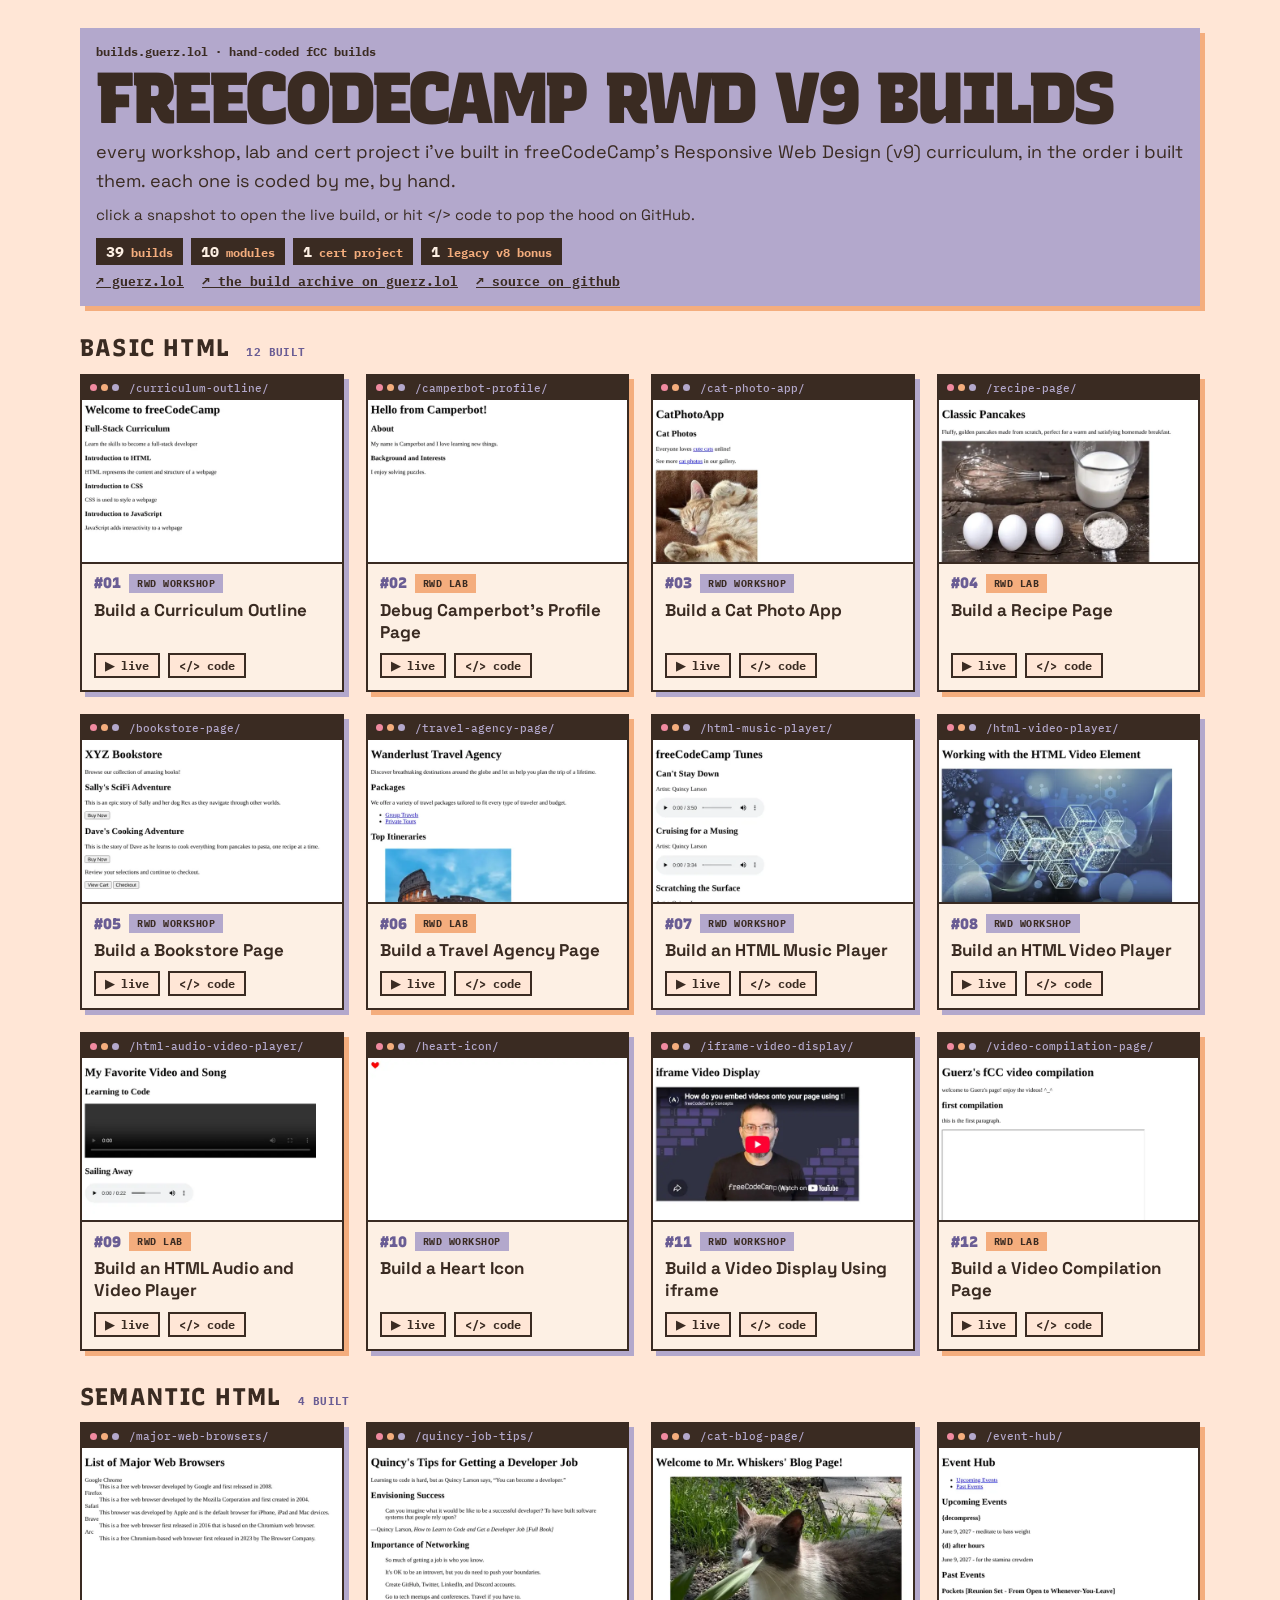
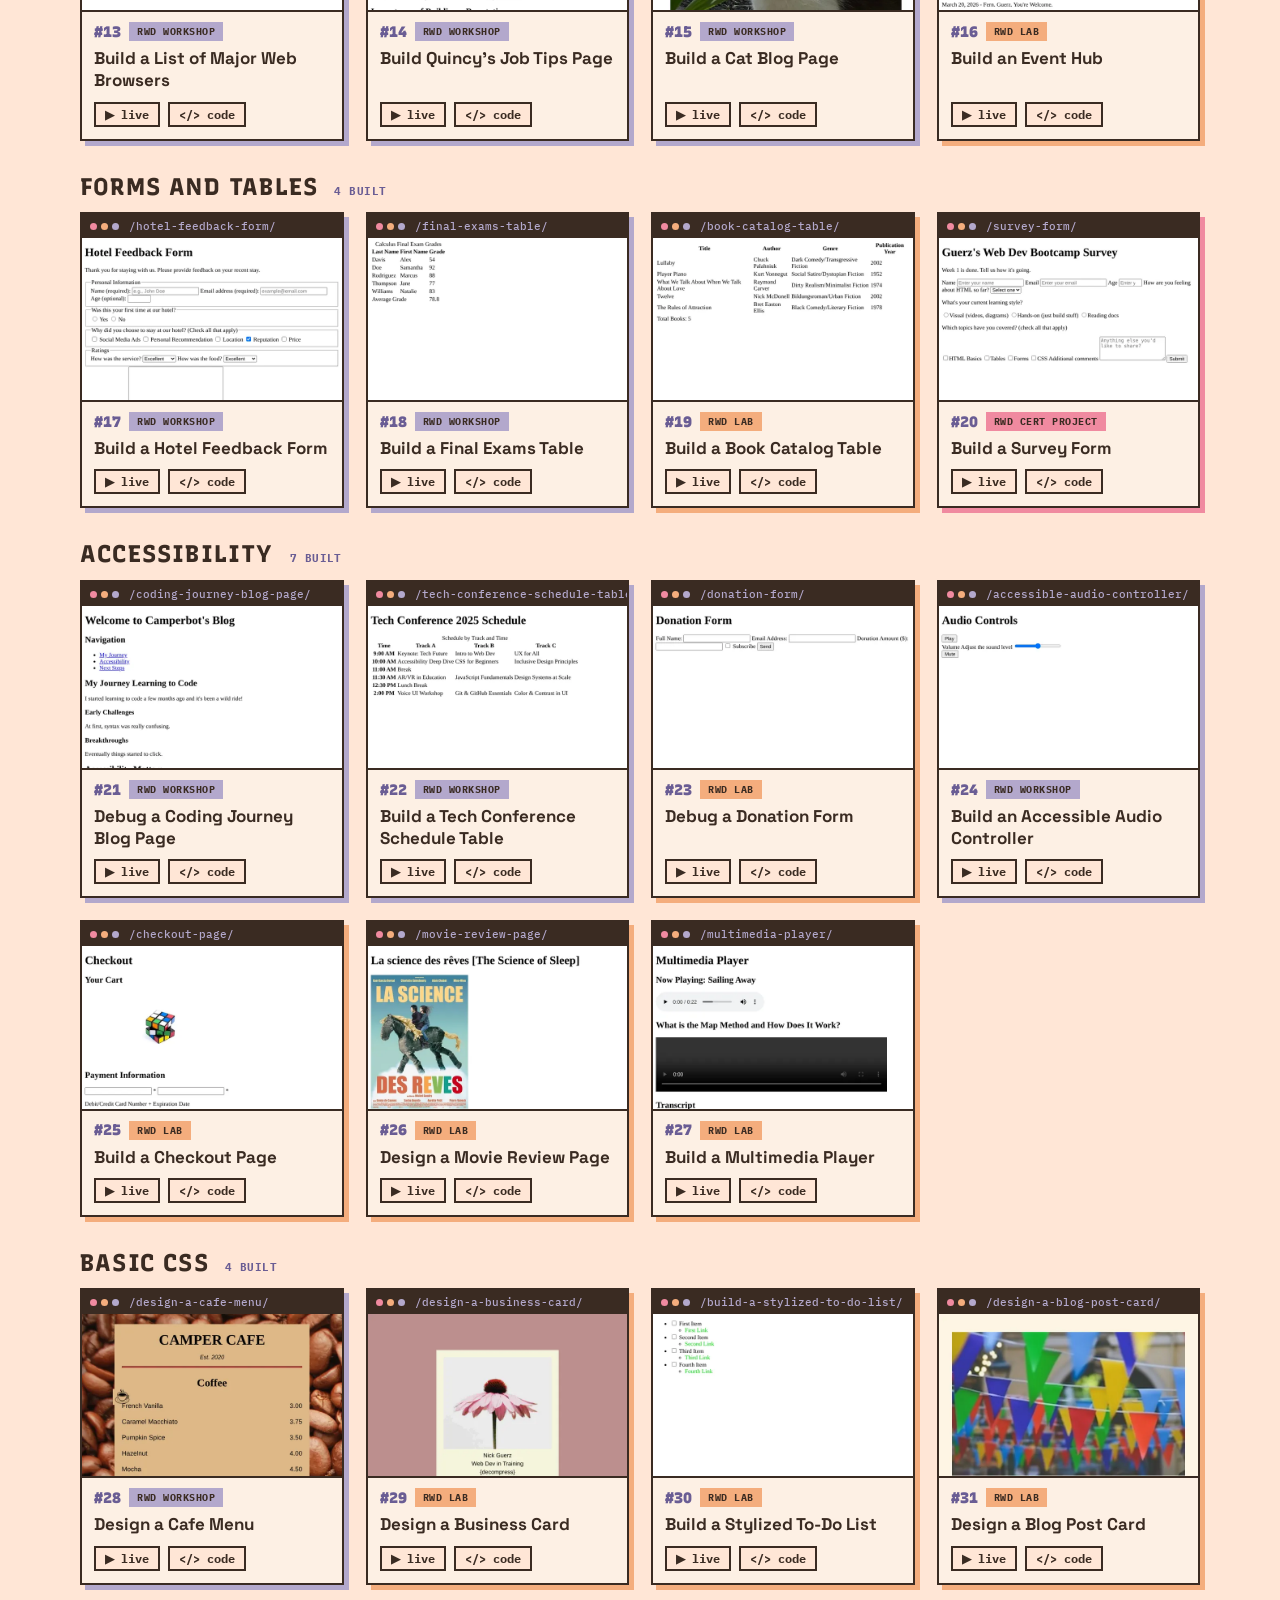
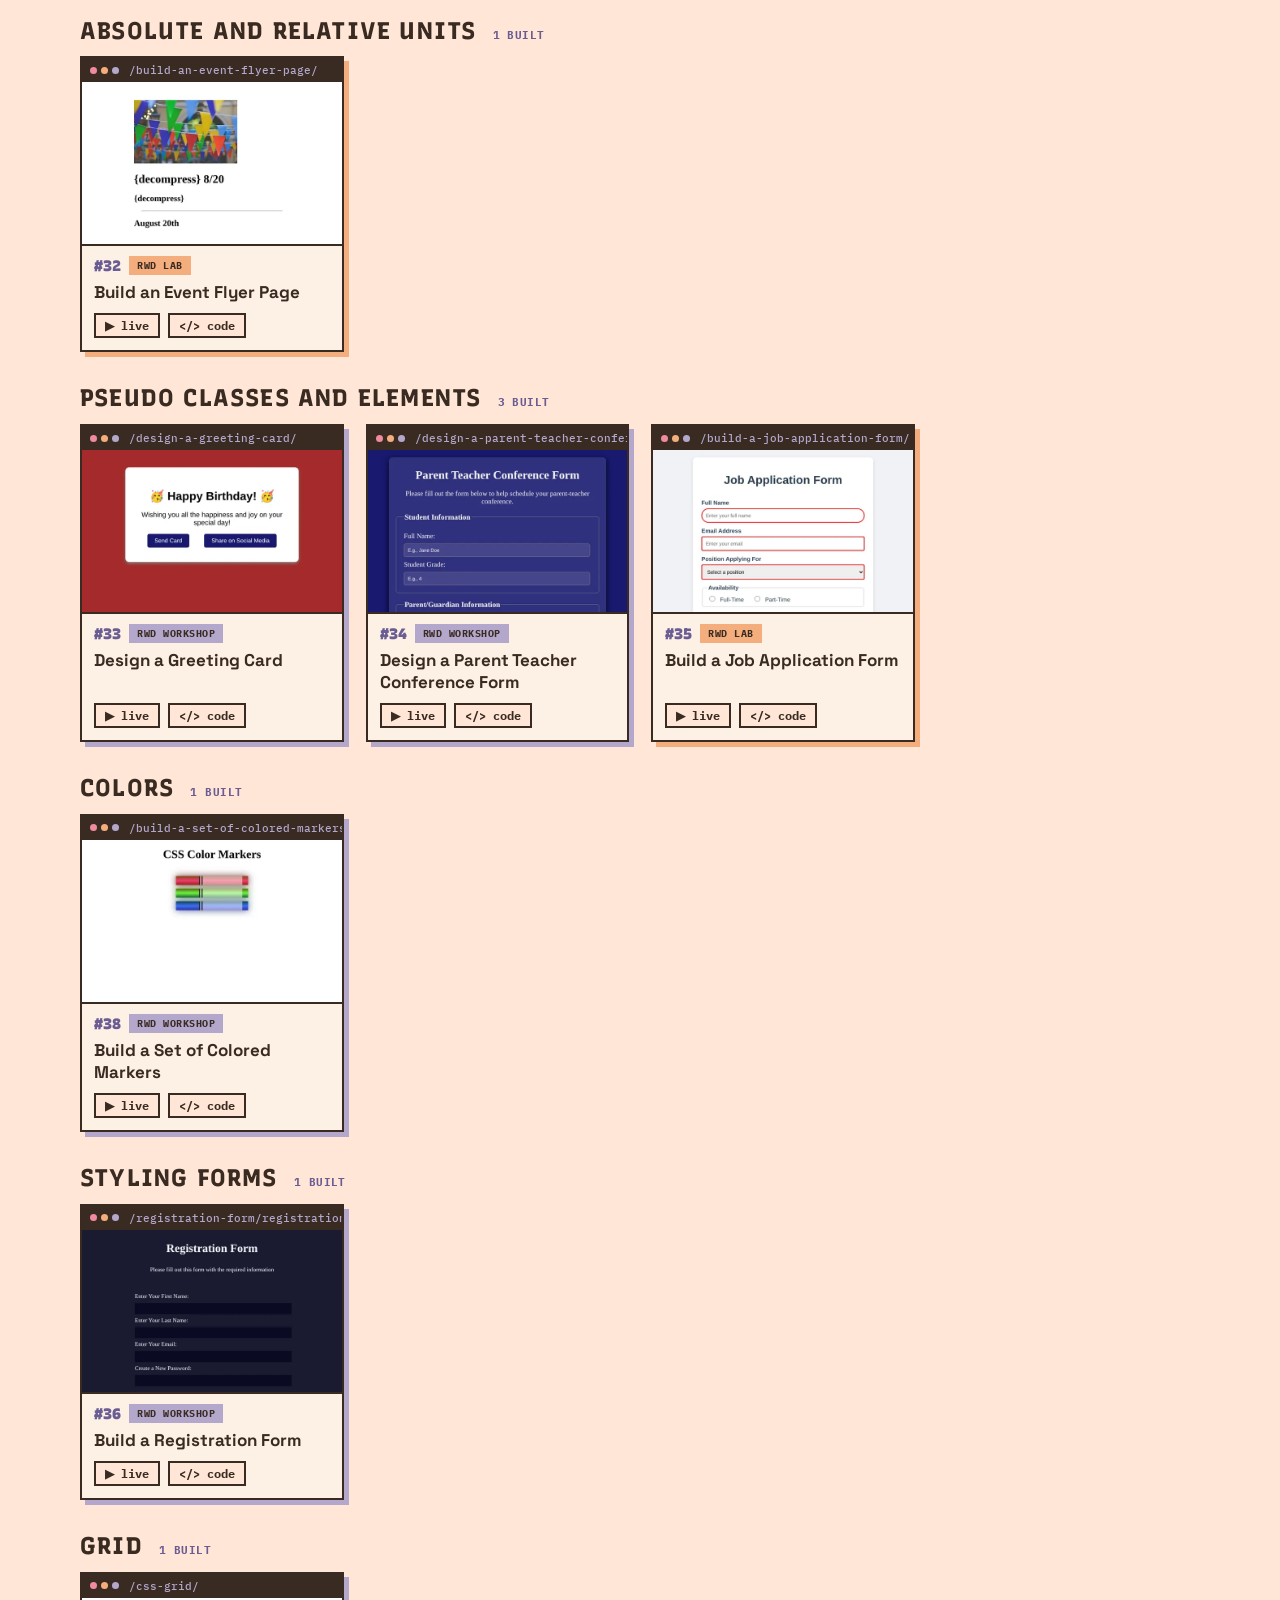
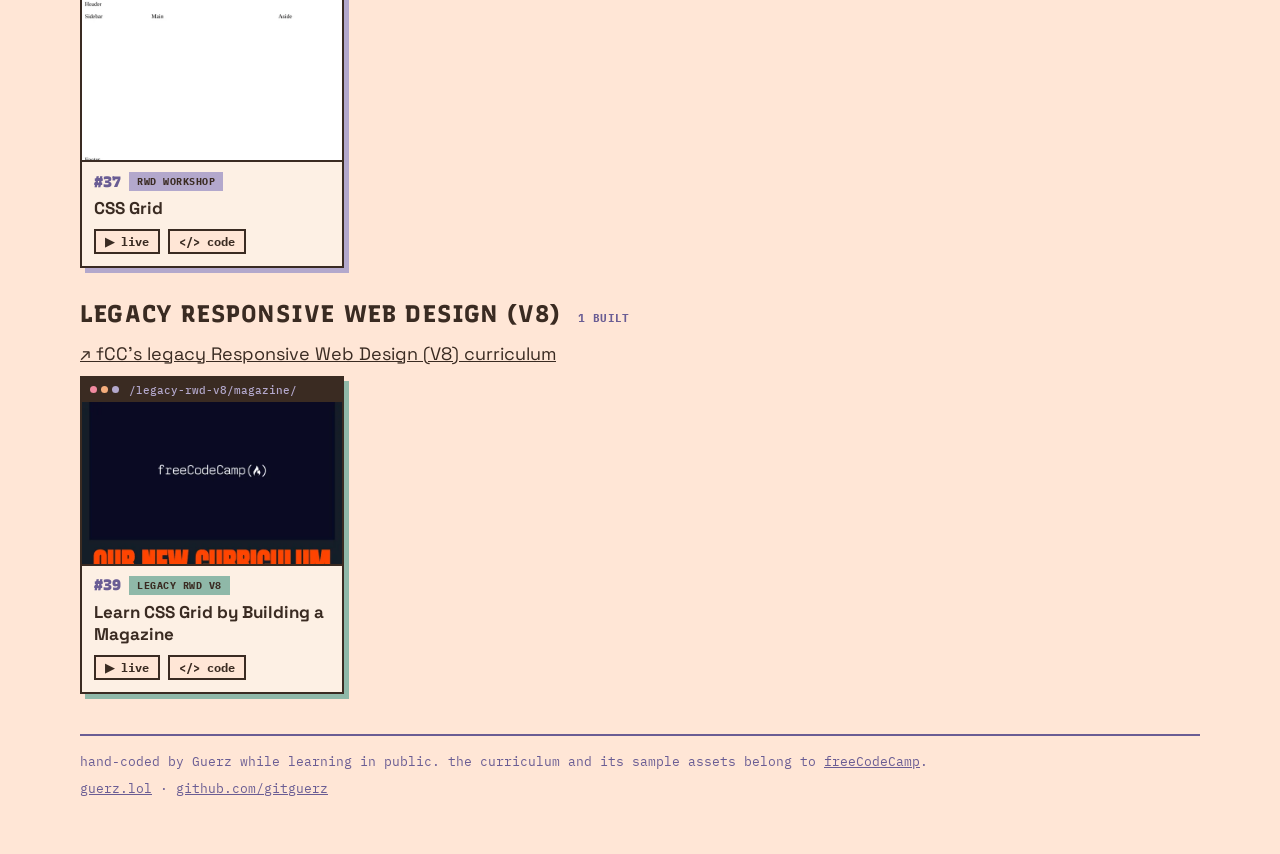
==== commit 464e53d9: "Add Build a Set of Colored Markers (Colors workshop), card #38, Magazine #39" ====
--- a/index.html
+++ b/index.html
@@ -19,8 +19,8 @@
     <p class="bx-intro">every workshop, lab and cert project i've built in freeCodeCamp's Responsive Web Design (v9) curriculum, in the order i built them. each one is coded by me, by hand.</p> <!-- one-line intro -->
     <p class="bx-hint">click a snapshot to open the live build, or hit &lt;/&gt; code to pop the hood on GitHub.</p> <!-- how to use the cards -->
     <ul class="bx-stats"> <!-- quick numbers, shown as chips -->
-      <li><b>38</b> builds</li> <!-- 37 v9 builds + 1 legacy v8 -->
-      <li><b>9</b> modules</li> <!-- v9 modules with at least one build so far -->
+      <li><b>39</b> builds</li> <!-- 38 v9 builds + 1 legacy v8 (was 38; +Colored Markers) -->
+      <li><b>10</b> modules</li> <!-- v9 modules with at least one build so far (was 9; +Colors) -->
       <li><b>1</b> cert project</li> <!-- Build a Survey Form -->
       <li><b>1</b> legacy v8 bonus</li> <!-- the Magazine -->
     </ul> <!-- end of stat chips -->
@@ -451,6 +451,22 @@
         </li> <!-- end of build #35 -->
       </ul> <!-- end of this module's cards -->
     </section> <!-- end of module -->
+    <section class="bx-module" aria-labelledby="mod-colors"> <!-- curriculum module: Colors (added 2026-10-11) -->
+      <h2 class="bx-module-title" id="mod-colors">Colors <span class="bx-count">1 built</span></h2> <!-- module name + how many builds it holds -->
+      <ul class="bx-grid"> <!-- one card per build -->
+        <li class="bx-card bx-card--workshop"> <!-- build #38: Build a Set of Colored Markers -->
+          <a class="bx-shot" href="build-a-set-of-colored-markers/" tabindex="-1" aria-hidden="true"> <!-- the snapshot opens the live build (skipped by keyboard + screen readers: the name link below does the same job) -->
+            <span class="bx-chrome"><span class="bx-dots"></span>/build-a-set-of-colored-markers/</span> <!-- fake browser bar: three dots + the build's address -->
+            <img src="assets/thumbs/build-a-set-of-colored-markers.webp" width="640" height="400" loading="lazy" alt=""> <!-- screenshot of the live build; empty alt because the name already says what it is -->
+          </a> <!-- end of snapshot -->
+          <div class="bx-body"> <!-- text under the snapshot -->
+            <p class="bx-meta"><span class="bx-num">#38</span> <span class="bx-type">rwd workshop</span></p> <!-- build number (in the order i built them) + type badge -->
+            <h3 class="bx-name"><a href="build-a-set-of-colored-markers/">Build a Set of Colored Markers</a></h3> <!-- build name, links to the live build -->
+            <p class="bx-actions"><a href="build-a-set-of-colored-markers/">▶ live</a> <a href="https://github.com/gitguerz/freecodecamp-responsive-web-design-v9/tree/main/build-a-set-of-colored-markers">&lt;/&gt; code</a></p> <!-- open the build, or read its source on GitHub -->
+          </div> <!-- end of card text -->
+        </li> <!-- end of build #38 -->
+      </ul> <!-- end of this module's cards -->
+    </section> <!-- end of module -->
     <section class="bx-module" aria-labelledby="mod-styling-forms"> <!-- curriculum module: Styling Forms -->
       <h2 class="bx-module-title" id="mod-styling-forms">Styling Forms <span class="bx-count">1 built</span></h2> <!-- module name + how many builds it holds -->
       <ul class="bx-grid"> <!-- one card per build -->
@@ -487,17 +503,17 @@
       <h2 class="bx-module-title" id="mod-legacy-rwd-v8">Legacy Responsive Web Design (V8) <span class="bx-count">1 built</span></h2> <!-- section name + how many builds it holds -->
       <p class="bx-intro"><a href="https://www.freecodecamp.org/learn/2022/responsive-web-design/">↗ fCC's legacy Responsive Web Design (V8) curriculum</a></p> <!-- link to the older curriculum this build comes from -->
       <ul class="bx-grid"> <!-- one card per build -->
-        <li class="bx-card bx-card--legacy"> <!-- build #38: Learn CSS Grid by Building a Magazine -->
+        <li class="bx-card bx-card--legacy"> <!-- build #39: Learn CSS Grid by Building a Magazine (was #38; renumbered when Colored Markers became #38) -->
           <a class="bx-shot" href="legacy-rwd-v8/magazine/" tabindex="-1" aria-hidden="true"> <!-- the snapshot opens the live build (skipped by keyboard + screen readers: the name link below does the same job) -->
             <span class="bx-chrome"><span class="bx-dots"></span>/legacy-rwd-v8/magazine/</span> <!-- fake browser bar: three dots + the build's address -->
             <img src="assets/thumbs/magazine.webp" width="640" height="400" loading="lazy" alt=""> <!-- screenshot of the live build; empty alt because the name already says what it is -->
           </a> <!-- end of snapshot -->
           <div class="bx-body"> <!-- text under the snapshot -->
-            <p class="bx-meta"><span class="bx-num">#38</span> <span class="bx-type">legacy rwd v8</span></p> <!-- build number (in the order i built them) + type badge -->
+            <p class="bx-meta"><span class="bx-num">#39</span> <span class="bx-type">legacy rwd v8</span></p> <!-- build number (in the order i built them) + type badge -->
             <h3 class="bx-name"><a href="legacy-rwd-v8/magazine/">Learn CSS Grid by Building a Magazine</a></h3> <!-- build name, links to the live build -->
             <p class="bx-actions"><a href="legacy-rwd-v8/magazine/">▶ live</a> <a href="https://github.com/gitguerz/freecodecamp-responsive-web-design-v9/tree/main/legacy-rwd-v8/magazine">&lt;/&gt; code</a></p> <!-- open the build, or read its source on GitHub -->
           </div> <!-- end of card text -->
-        </li> <!-- end of build #38 -->
+        </li> <!-- end of build #39 -->
       </ul> <!-- end of this section's cards -->
     </section> <!-- end of legacy section -->
   </main> <!-- end of build lists -->
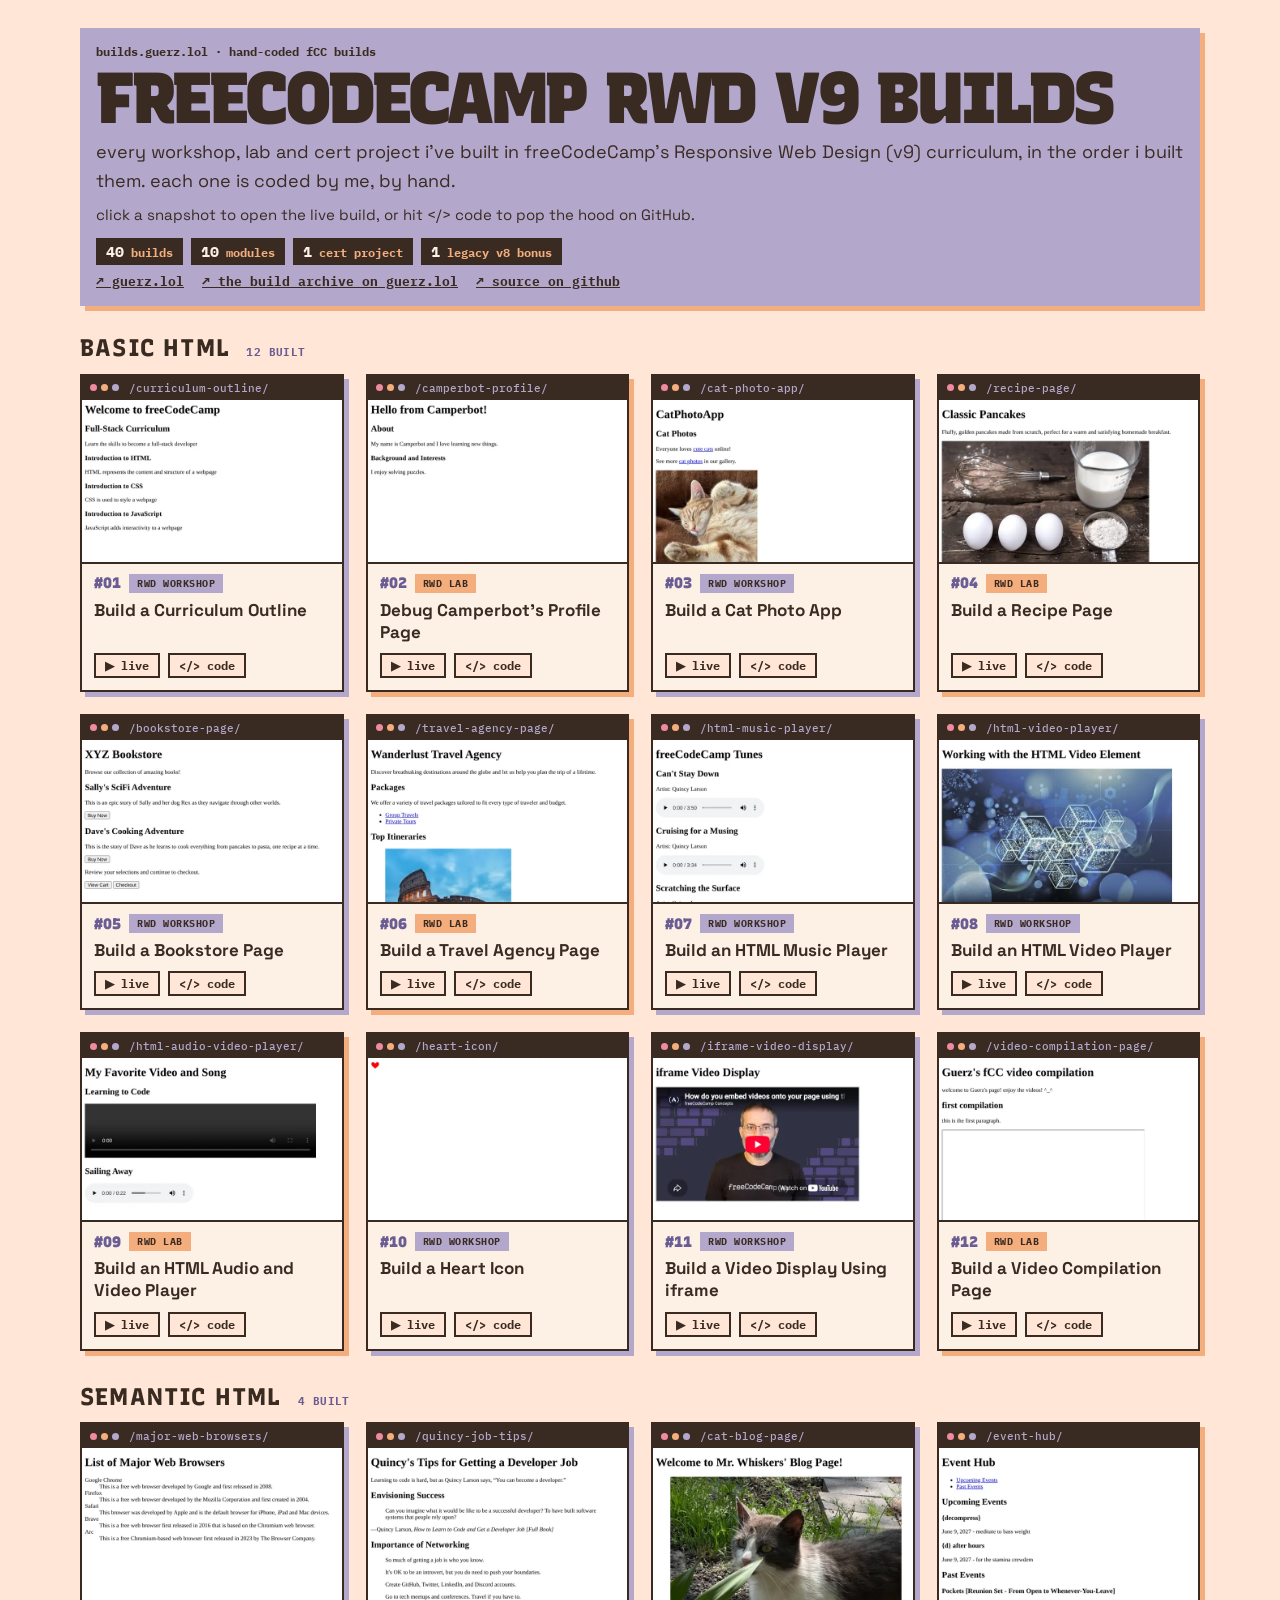
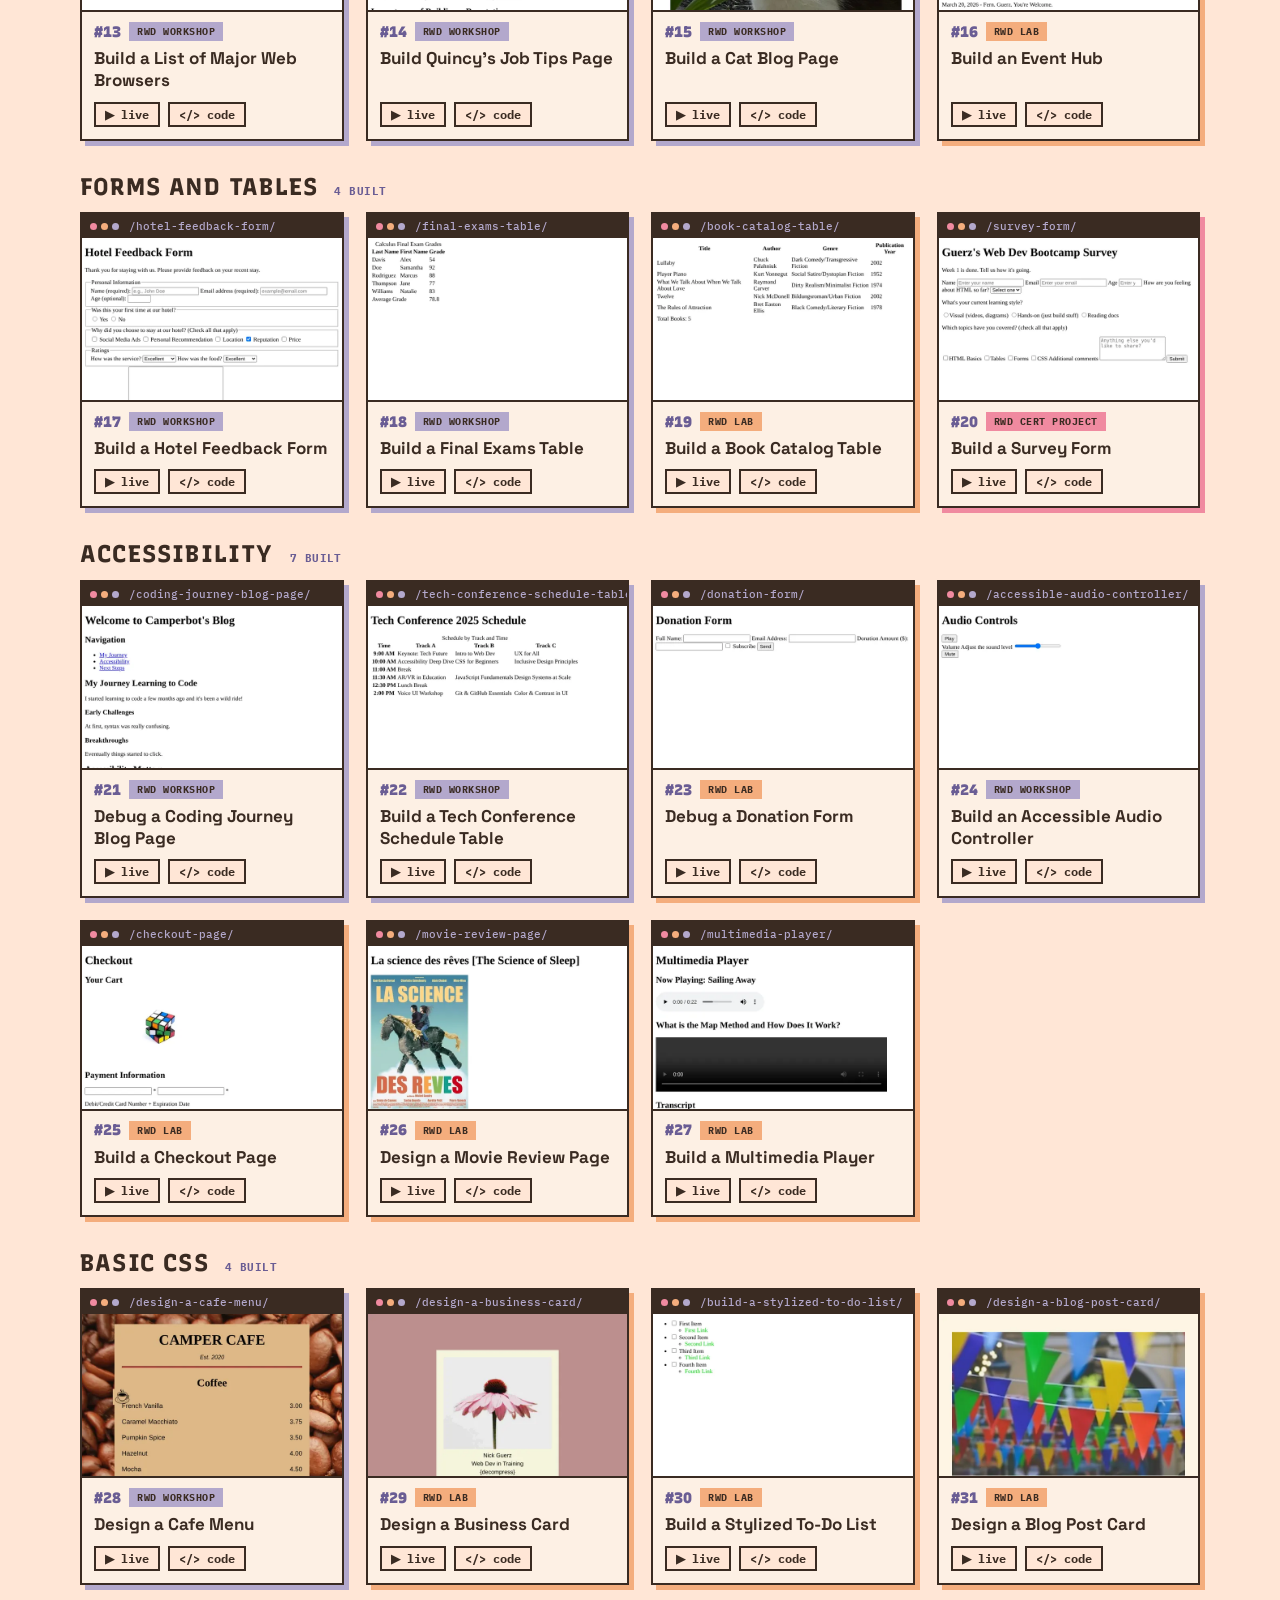
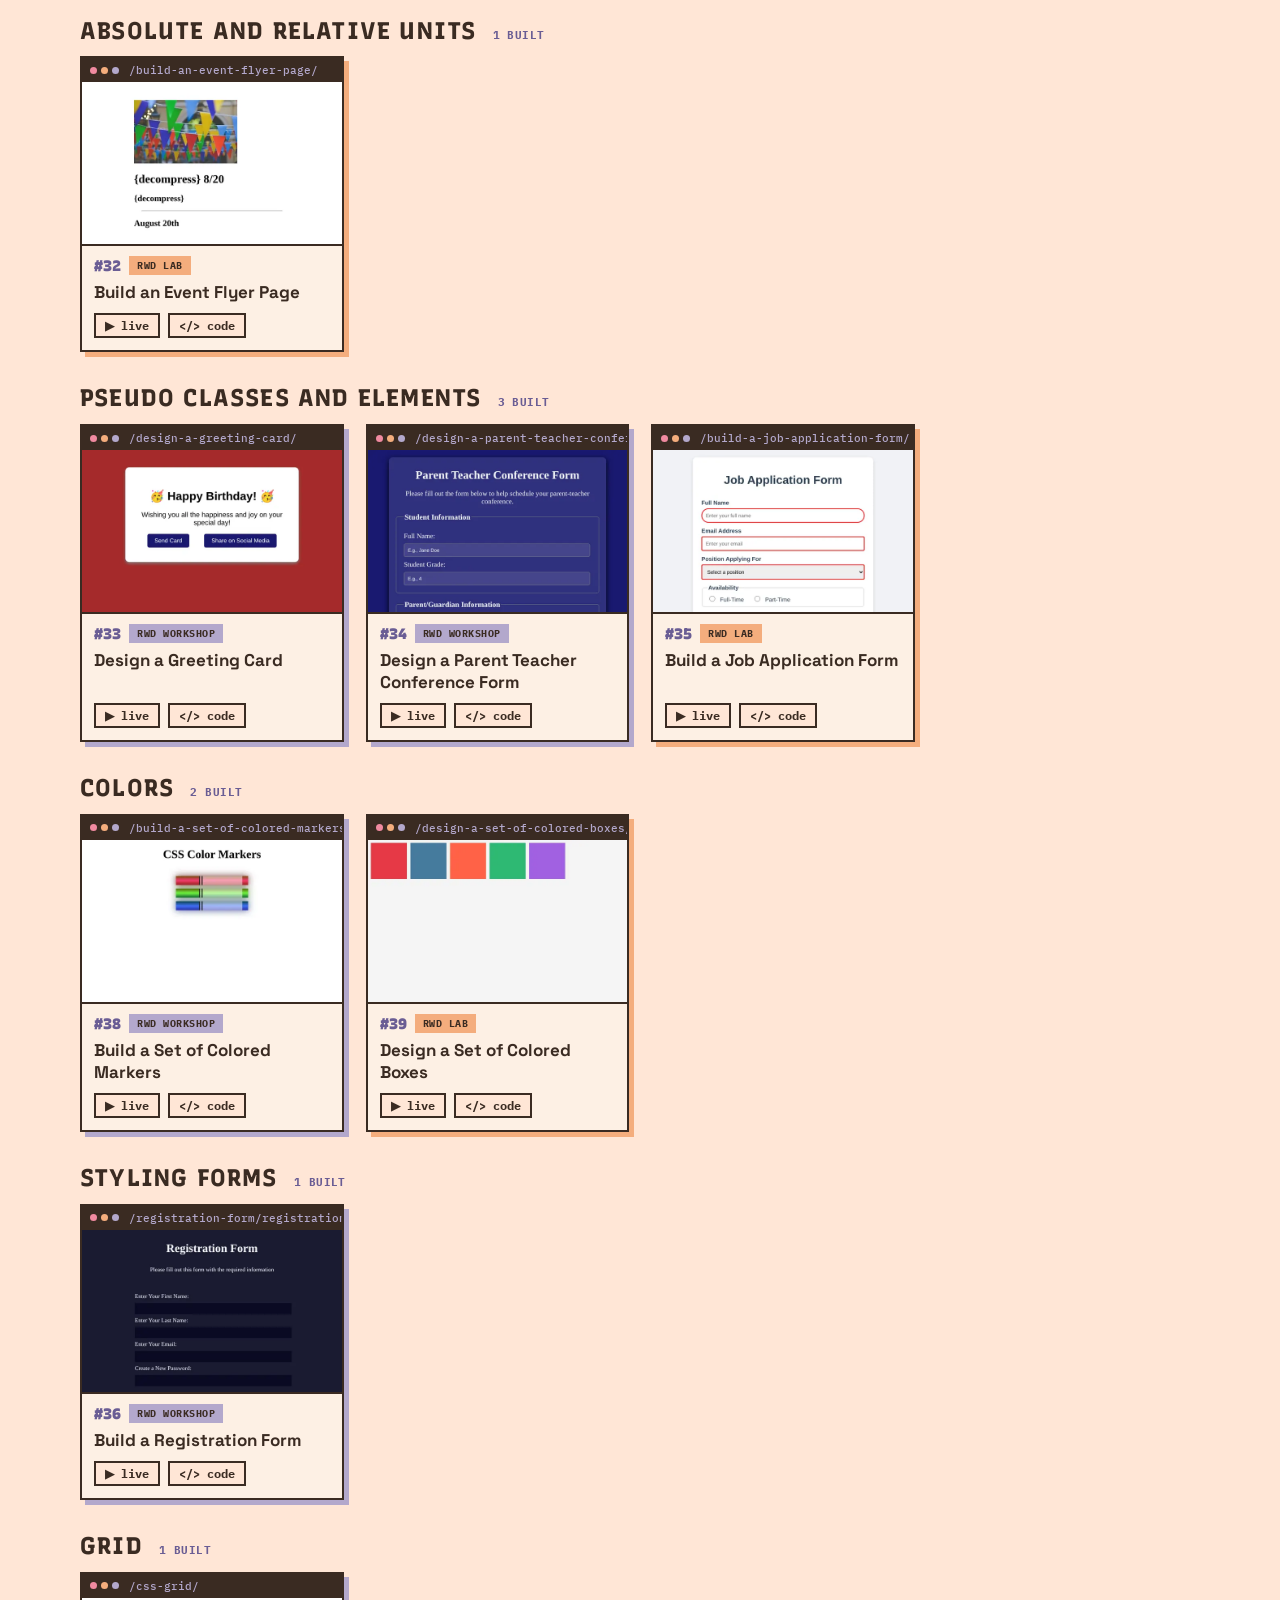
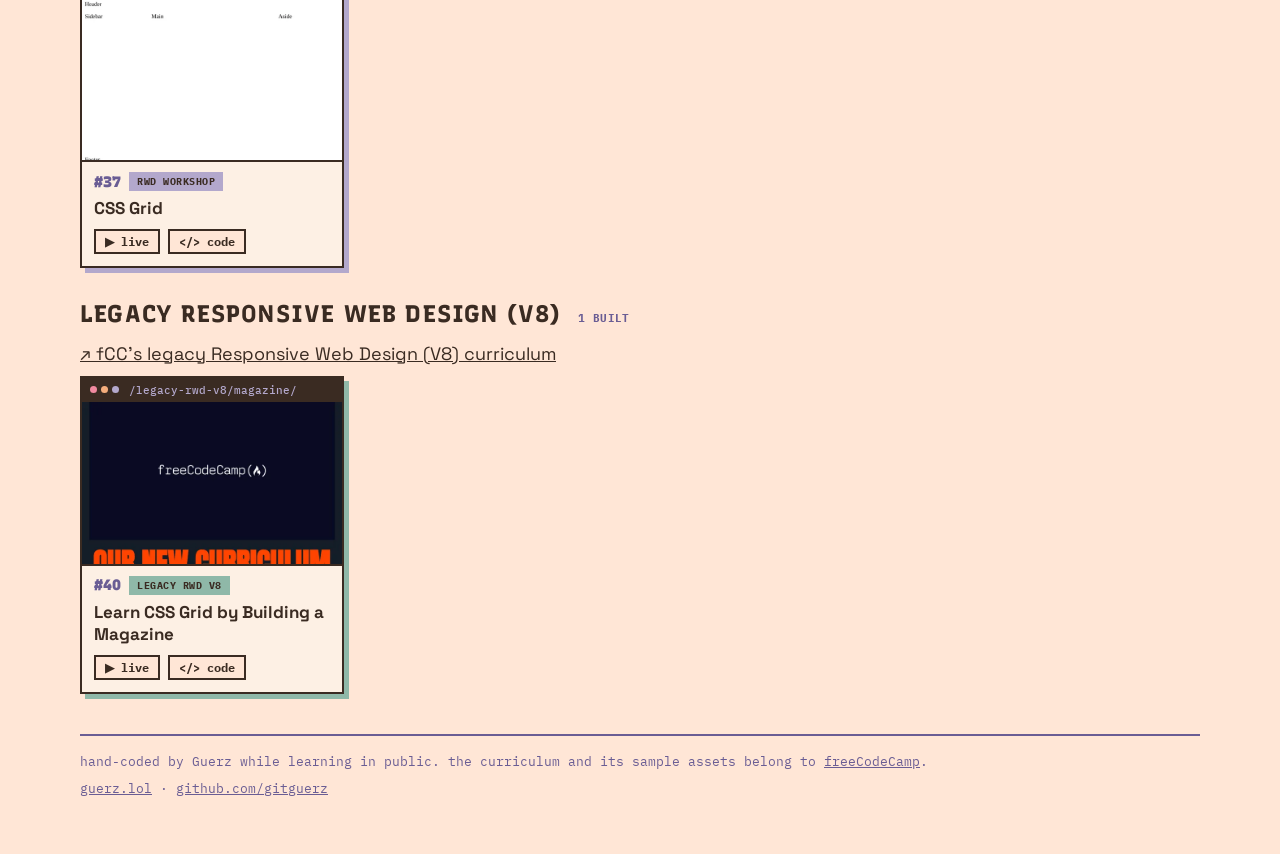
==== commit ea0899de: "Add Design a Set of Colored Boxes (Colors lab), card #39, Magazine #40" ====
--- a/index.html
+++ b/index.html
@@ -19,7 +19,7 @@
     <p class="bx-intro">every workshop, lab and cert project i've built in freeCodeCamp's Responsive Web Design (v9) curriculum, in the order i built them. each one is coded by me, by hand.</p> <!-- one-line intro -->
     <p class="bx-hint">click a snapshot to open the live build, or hit &lt;/&gt; code to pop the hood on GitHub.</p> <!-- how to use the cards -->
     <ul class="bx-stats"> <!-- quick numbers, shown as chips -->
-      <li><b>39</b> builds</li> <!-- 38 v9 builds + 1 legacy v8 (was 38; +Colored Markers) -->
+      <li><b>40</b> builds</li> <!-- 39 v9 builds + 1 legacy v8 (was 39; +Colored Boxes) -->
       <li><b>10</b> modules</li> <!-- v9 modules with at least one build so far (was 9; +Colors) -->
       <li><b>1</b> cert project</li> <!-- Build a Survey Form -->
       <li><b>1</b> legacy v8 bonus</li> <!-- the Magazine -->
@@ -452,7 +452,7 @@
       </ul> <!-- end of this module's cards -->
     </section> <!-- end of module -->
     <section class="bx-module" aria-labelledby="mod-colors"> <!-- curriculum module: Colors (added 2026-10-11) -->
-      <h2 class="bx-module-title" id="mod-colors">Colors <span class="bx-count">1 built</span></h2> <!-- module name + how many builds it holds -->
+      <h2 class="bx-module-title" id="mod-colors">Colors <span class="bx-count">2 built</span></h2> <!-- module name + how many builds it holds -->
       <ul class="bx-grid"> <!-- one card per build -->
         <li class="bx-card bx-card--workshop"> <!-- build #38: Build a Set of Colored Markers -->
           <a class="bx-shot" href="build-a-set-of-colored-markers/" tabindex="-1" aria-hidden="true"> <!-- the snapshot opens the live build (skipped by keyboard + screen readers: the name link below does the same job) -->
@@ -465,6 +465,17 @@
             <p class="bx-actions"><a href="build-a-set-of-colored-markers/">▶ live</a> <a href="https://github.com/gitguerz/freecodecamp-responsive-web-design-v9/tree/main/build-a-set-of-colored-markers">&lt;/&gt; code</a></p> <!-- open the build, or read its source on GitHub -->
           </div> <!-- end of card text -->
         </li> <!-- end of build #38 -->
+        <li class="bx-card bx-card--lab"> <!-- build #39: Design a Set of Colored Boxes -->
+          <a class="bx-shot" href="design-a-set-of-colored-boxes/" tabindex="-1" aria-hidden="true"> <!-- the snapshot opens the live build (skipped by keyboard + screen readers: the name link below does the same job) -->
+            <span class="bx-chrome"><span class="bx-dots"></span>/design-a-set-of-colored-boxes/</span> <!-- fake browser bar: three dots + the build's address -->
+            <img src="assets/thumbs/design-a-set-of-colored-boxes.webp" width="640" height="400" loading="lazy" alt=""> <!-- screenshot of the live build; empty alt because the name already says what it is -->
+          </a> <!-- end of snapshot -->
+          <div class="bx-body"> <!-- text under the snapshot -->
+            <p class="bx-meta"><span class="bx-num">#39</span> <span class="bx-type">rwd lab</span></p> <!-- build number (in the order i built them) + type badge -->
+            <h3 class="bx-name"><a href="design-a-set-of-colored-boxes/">Design a Set of Colored Boxes</a></h3> <!-- build name, links to the live build -->
+            <p class="bx-actions"><a href="design-a-set-of-colored-boxes/">▶ live</a> <a href="https://github.com/gitguerz/freecodecamp-responsive-web-design-v9/tree/main/design-a-set-of-colored-boxes">&lt;/&gt; code</a></p> <!-- open the build, or read its source on GitHub -->
+          </div> <!-- end of card text -->
+        </li> <!-- end of build #39 -->
       </ul> <!-- end of this module's cards -->
     </section> <!-- end of module -->
     <section class="bx-module" aria-labelledby="mod-styling-forms"> <!-- curriculum module: Styling Forms -->
@@ -503,17 +514,17 @@
       <h2 class="bx-module-title" id="mod-legacy-rwd-v8">Legacy Responsive Web Design (V8) <span class="bx-count">1 built</span></h2> <!-- section name + how many builds it holds -->
       <p class="bx-intro"><a href="https://www.freecodecamp.org/learn/2022/responsive-web-design/">↗ fCC's legacy Responsive Web Design (V8) curriculum</a></p> <!-- link to the older curriculum this build comes from -->
       <ul class="bx-grid"> <!-- one card per build -->
-        <li class="bx-card bx-card--legacy"> <!-- build #39: Learn CSS Grid by Building a Magazine (was #38; renumbered when Colored Markers became #38) -->
+        <li class="bx-card bx-card--legacy"> <!-- build #40: Learn CSS Grid by Building a Magazine (was #38, then #39; renumbered as Colored Markers + Colored Boxes landed) -->
           <a class="bx-shot" href="legacy-rwd-v8/magazine/" tabindex="-1" aria-hidden="true"> <!-- the snapshot opens the live build (skipped by keyboard + screen readers: the name link below does the same job) -->
             <span class="bx-chrome"><span class="bx-dots"></span>/legacy-rwd-v8/magazine/</span> <!-- fake browser bar: three dots + the build's address -->
             <img src="assets/thumbs/magazine.webp" width="640" height="400" loading="lazy" alt=""> <!-- screenshot of the live build; empty alt because the name already says what it is -->
           </a> <!-- end of snapshot -->
           <div class="bx-body"> <!-- text under the snapshot -->
-            <p class="bx-meta"><span class="bx-num">#39</span> <span class="bx-type">legacy rwd v8</span></p> <!-- build number (in the order i built them) + type badge -->
+            <p class="bx-meta"><span class="bx-num">#40</span> <span class="bx-type">legacy rwd v8</span></p> <!-- build number (in the order i built them) + type badge -->
             <h3 class="bx-name"><a href="legacy-rwd-v8/magazine/">Learn CSS Grid by Building a Magazine</a></h3> <!-- build name, links to the live build -->
             <p class="bx-actions"><a href="legacy-rwd-v8/magazine/">▶ live</a> <a href="https://github.com/gitguerz/freecodecamp-responsive-web-design-v9/tree/main/legacy-rwd-v8/magazine">&lt;/&gt; code</a></p> <!-- open the build, or read its source on GitHub -->
           </div> <!-- end of card text -->
-        </li> <!-- end of build #39 -->
+        </li> <!-- end of build #40 -->
       </ul> <!-- end of this section's cards -->
     </section> <!-- end of legacy section -->
   </main> <!-- end of build lists -->
